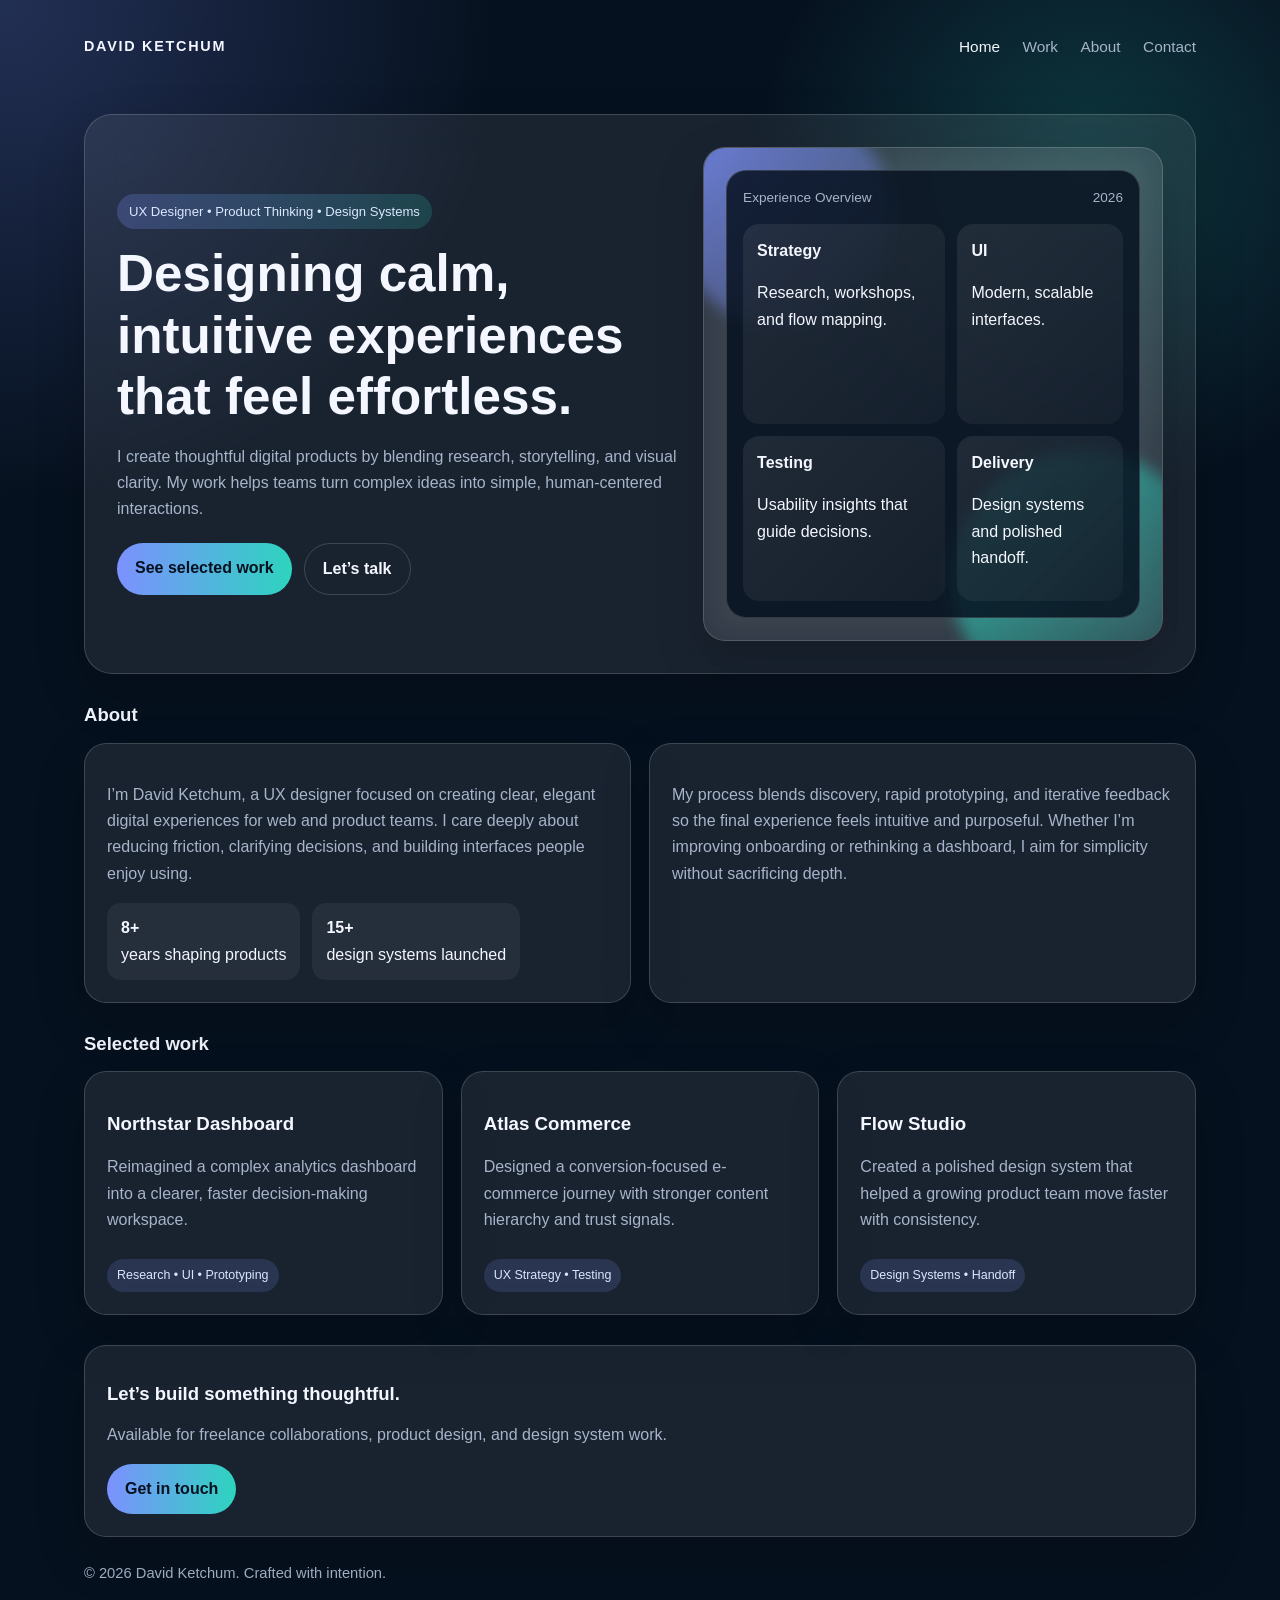
==== index.html @ 9247f63f "first commit" ====
<!DOCTYPE html>
<html lang="en">
  <head>
    <meta charset="UTF-8" />
    <meta name="viewport" content="width=device-width, initial-scale=1.0" />
    <meta name="description" content="David Ketchum is a UX designer creating thoughtful digital experiences." />
    <title>David Ketchum | UX Designer</title>
    <link rel="stylesheet" href="styles.css" />
  </head>
  <body>
    <div class="wrapper">
      <header class="site-header">
        <a class="brand" href="index.html">David Ketchum</a>
        <nav class="site-nav">
          <a class="active" href="index.html">Home</a>
          <a href="work.html">Work</a>
          <a href="about.html">About</a>
          <a href="contact.html">Contact</a>
        </nav>
      </header>

      <main>
        <section class="hero">
          <div>
            <div class="eyebrow">UX Designer • Product Thinking • Design Systems</div>
            <h1>Designing calm, intuitive experiences that feel effortless.</h1>
            <p class="lead">
              I create thoughtful digital products by blending research, storytelling, and visual clarity.
              My work helps teams turn complex ideas into simple, human-centered interactions.
            </p>
            <div class="cta-row">
              <a class="btn btn-primary" href="work.html">See selected work</a>
              <a class="btn btn-secondary" href="contact.html">Let’s talk</a>
            </div>
          </div>

          <div class="hero-visual panel">
            <div class="mockup">
              <div class="mockup-top">
                <span>Experience Overview</span>
                <span>2026</span>
              </div>
              <div class="mockup-grid">
                <div class="mockup-panel large">
                  <strong>Strategy</strong>
                  <p>Research, workshops, and flow mapping.</p>
                </div>
                <div class="mockup-panel">
                  <strong>UI</strong>
                  <p>Modern, scalable interfaces.</p>
                </div>
                <div class="mockup-panel">
                  <strong>Testing</strong>
                  <p>Usability insights that guide decisions.</p>
                </div>
                <div class="mockup-panel">
                  <strong>Delivery</strong>
                  <p>Design systems and polished handoff.</p>
                </div>
              </div>
            </div>
          </div>
        </section>

        <section>
          <h2 class="section-title">About</h2>
          <div class="about-grid">
            <div class="card">
              <p>
                I’m David Ketchum, a UX designer focused on creating clear, elegant digital experiences for web and product teams.
                I care deeply about reducing friction, clarifying decisions, and building interfaces people enjoy using.
              </p>
              <div class="stats">
                <div class="stat"><strong>8+</strong><br />years shaping products</div>
                <div class="stat"><strong>15+</strong><br />design systems launched</div>
              </div>
            </div>
            <div class="card">
              <p>
                My process blends discovery, rapid prototyping, and iterative feedback so the final experience feels intuitive and purposeful.
                Whether I’m improving onboarding or rethinking a dashboard, I aim for simplicity without sacrificing depth.
              </p>
            </div>
          </div>
        </section>

        <section>
          <h2 class="section-title">Selected work</h2>
          <div class="project-grid">
            <article class="project-card">
              <h3>Northstar Dashboard</h3>
              <p>Reimagined a complex analytics dashboard into a clearer, faster decision-making workspace.</p>
              <span class="pill">Research • UI • Prototyping</span>
            </article>
            <article class="project-card">
              <h3>Atlas Commerce</h3>
              <p>Designed a conversion-focused e-commerce journey with stronger content hierarchy and trust signals.</p>
              <span class="pill">UX Strategy • Testing</span>
            </article>
            <article class="project-card">
              <h3>Flow Studio</h3>
              <p>Created a polished design system that helped a growing product team move faster with consistency.</p>
              <span class="pill">Design Systems • Handoff</span>
            </article>
          </div>
        </section>

        <section>
          <div class="contact-card">
            <h2 class="section-title">Let’s build something thoughtful.</h2>
            <p>Available for freelance collaborations, product design, and design system work.</p>
            <a class="btn btn-primary" href="contact.html">Get in touch</a>
          </div>
        </section>
      </main>

      <footer class="site-footer">
        © 2026 David Ketchum. Crafted with intention.
      </footer>
    </div>
  </body>
</html>
---- styles.css ----
:root {
  --bg: #06111f;
  --surface: rgba(255, 255, 255, 0.08);
  --surface-strong: rgba(255, 255, 255, 0.14);
  --text: #f4f7ff;
  --muted: #a7b4c9;
  --accent: #7c91ff;
  --accent-2: #2dd4bf;
  --border: rgba(255, 255, 255, 0.16);
}

* { box-sizing: border-box; }
body {
  margin: 0;
  font-family: Inter, "Segoe UI", Roboto, Arial, sans-serif;
  color: var(--text);
  background:
    radial-gradient(circle at top left, rgba(124, 145, 255, 0.24), transparent 24%),
    radial-gradient(circle at 85% 10%, rgba(45, 212, 191, 0.2), transparent 18%),
    var(--bg);
  line-height: 1.65;
}

a { color: inherit; text-decoration: none; }
img { max-width: 100%; display: block; }

.wrapper {
  max-width: 1160px;
  margin: 0 auto;
  padding: 24px 24px 60px;
}

.site-header {
  display: flex;
  justify-content: space-between;
  align-items: center;
  padding: 10px 0 24px;
}

.brand {
  font-weight: 700;
  letter-spacing: 0.12em;
  text-transform: uppercase;
  font-size: 0.9rem;
}

.site-nav a {
  margin-left: 18px;
  color: var(--muted);
  font-size: 0.96rem;
}

.site-nav a:hover,
.site-nav a.active {
  color: var(--text);
}

.hero,
.panel,
.card,
.project-card,
.contact-card {
  background: var(--surface);
  border: 1px solid var(--border);
  backdrop-filter: blur(18px);
  -webkit-backdrop-filter: blur(18px);
  box-shadow: 0 20px 50px rgba(0, 0, 0, 0.2);
}

.hero {
  display: grid;
  grid-template-columns: 1.1fr 0.9fr;
  gap: 24px;
  padding: 32px;
  border-radius: 28px;
  align-items: center;
}

.eyebrow {
  display: inline-block;
  margin-bottom: 14px;
  padding: 7px 12px;
  border-radius: 999px;
  background: linear-gradient(90deg, rgba(124, 145, 255, 0.24), rgba(45, 212, 191, 0.18));
  color: #dce7ff;
  font-size: 0.82rem;
}

h1, h2, h3 { line-height: 1.2; }

h1 { font-size: clamp(2.2rem, 4vw, 3.4rem); margin: 0 0 12px; }

.lead,
.section-intro,
.card p,
.project-card p,
.contact-card p {
  color: var(--muted);
}

.cta-row {
  display: flex;
  gap: 12px;
  flex-wrap: wrap;
  margin-top: 20px;
}

.btn {
  display: inline-block;
  padding: 12px 18px;
  border-radius: 999px;
  font-weight: 600;
}

.btn-primary {
  background: linear-gradient(90deg, var(--accent), var(--accent-2));
  color: #06111f;
}

.btn-secondary {
  border: 1px solid var(--border);
  color: var(--text);
}

.hero-visual {
  position: relative;
  min-height: 320px;
  padding: 18px;
  border-radius: 24px;
  overflow: hidden;
}

.hero-visual::before,
.hero-visual::after {
  content: "";
  position: absolute;
  border-radius: 50%;
  filter: blur(8px);
}

.hero-visual::before {
  width: 220px;
  height: 220px;
  background: linear-gradient(135deg, rgba(124, 145, 255, 0.9), transparent);
  top: -40px;
  left: -30px;
}

.hero-visual::after {
  width: 260px;
  height: 260px;
  background: linear-gradient(135deg, rgba(45, 212, 191, 0.8), transparent);
  right: -50px;
  bottom: -70px;
}

.mockup {
  position: relative;
  z-index: 1;
  border-radius: 20px;
  background: rgba(7, 17, 31, 0.84);
  border: 1px solid rgba(255, 255, 255, 0.15);
  padding: 16px;
  height: 100%;
}

.mockup-top {
  display: flex;
  justify-content: space-between;
  color: var(--muted);
  font-size: 0.85rem;
  margin-bottom: 14px;
}

.mockup-grid {
  display: grid;
  grid-template-columns: 1.1fr 0.9fr;
  gap: 12px;
}

.mockup-panel {
  padding: 14px;
  border-radius: 16px;
  background: linear-gradient(135deg, rgba(255,255,255,0.08), rgba(255,255,255,0.03));
  min-height: 110px;
}

.mockup-panel.large { min-height: 200px; }

section { margin-top: 30px; }

.section-title { margin-bottom: 16px; font-size: 1.16rem; }

.content-grid,
.project-grid,
.about-grid,
.contact-grid {
  display: grid;
  gap: 18px;
}

.content-grid,
.about-grid {
  grid-template-columns: repeat(2, minmax(0, 1fr));
}

.project-grid { grid-template-columns: repeat(3, minmax(0, 1fr)); }

.card,
.project-card,
.contact-card,
.panel {
  padding: 22px;
  border-radius: 22px;
}

.stats {
  display: flex;
  flex-wrap: wrap;
  gap: 12px;
  margin-top: 16px;
}

.stat {
  padding: 12px 14px;
  border-radius: 14px;
  background: rgba(255, 255, 255, 0.05);
}

.pill {
  display: inline-block;
  margin-top: 10px;
  padding: 6px 10px;
  border-radius: 999px;
  background: rgba(124, 145, 255, 0.16);
  color: #dce7ff;
  font-size: 0.78rem;
}

.skill-list {
  padding-left: 18px;
  color: var(--muted);
}

.contact-grid {
  grid-template-columns: 1fr 0.9fr;
}

form {
  display: grid;
  gap: 12px;
}

label { font-size: 0.95rem; }

input,
textarea {
  width: 100%;
  padding: 12px 14px;
  border: 1px solid var(--border);
  border-radius: 12px;
  background: rgba(255, 255, 255, 0.06);
  color: var(--text);
}

textarea { min-height: 120px; resize: vertical; }

.site-footer {
  padding-top: 24px;
  color: var(--muted);
  font-size: 0.92rem;
}

@media (max-width: 900px) {
  .hero,
  .content-grid,
  .about-grid,
  .project-grid,
  .contact-grid {
    grid-template-columns: 1fr;
  }
}

@media (max-width: 640px) {
  .wrapper { padding: 16px 16px 48px; }
  .site-header {
    flex-direction: column;
    align-items: flex-start;
    gap: 10px;
  }
  .site-nav a { margin-left: 0; margin-right: 14px; }
  .hero { padding: 22px; }
}
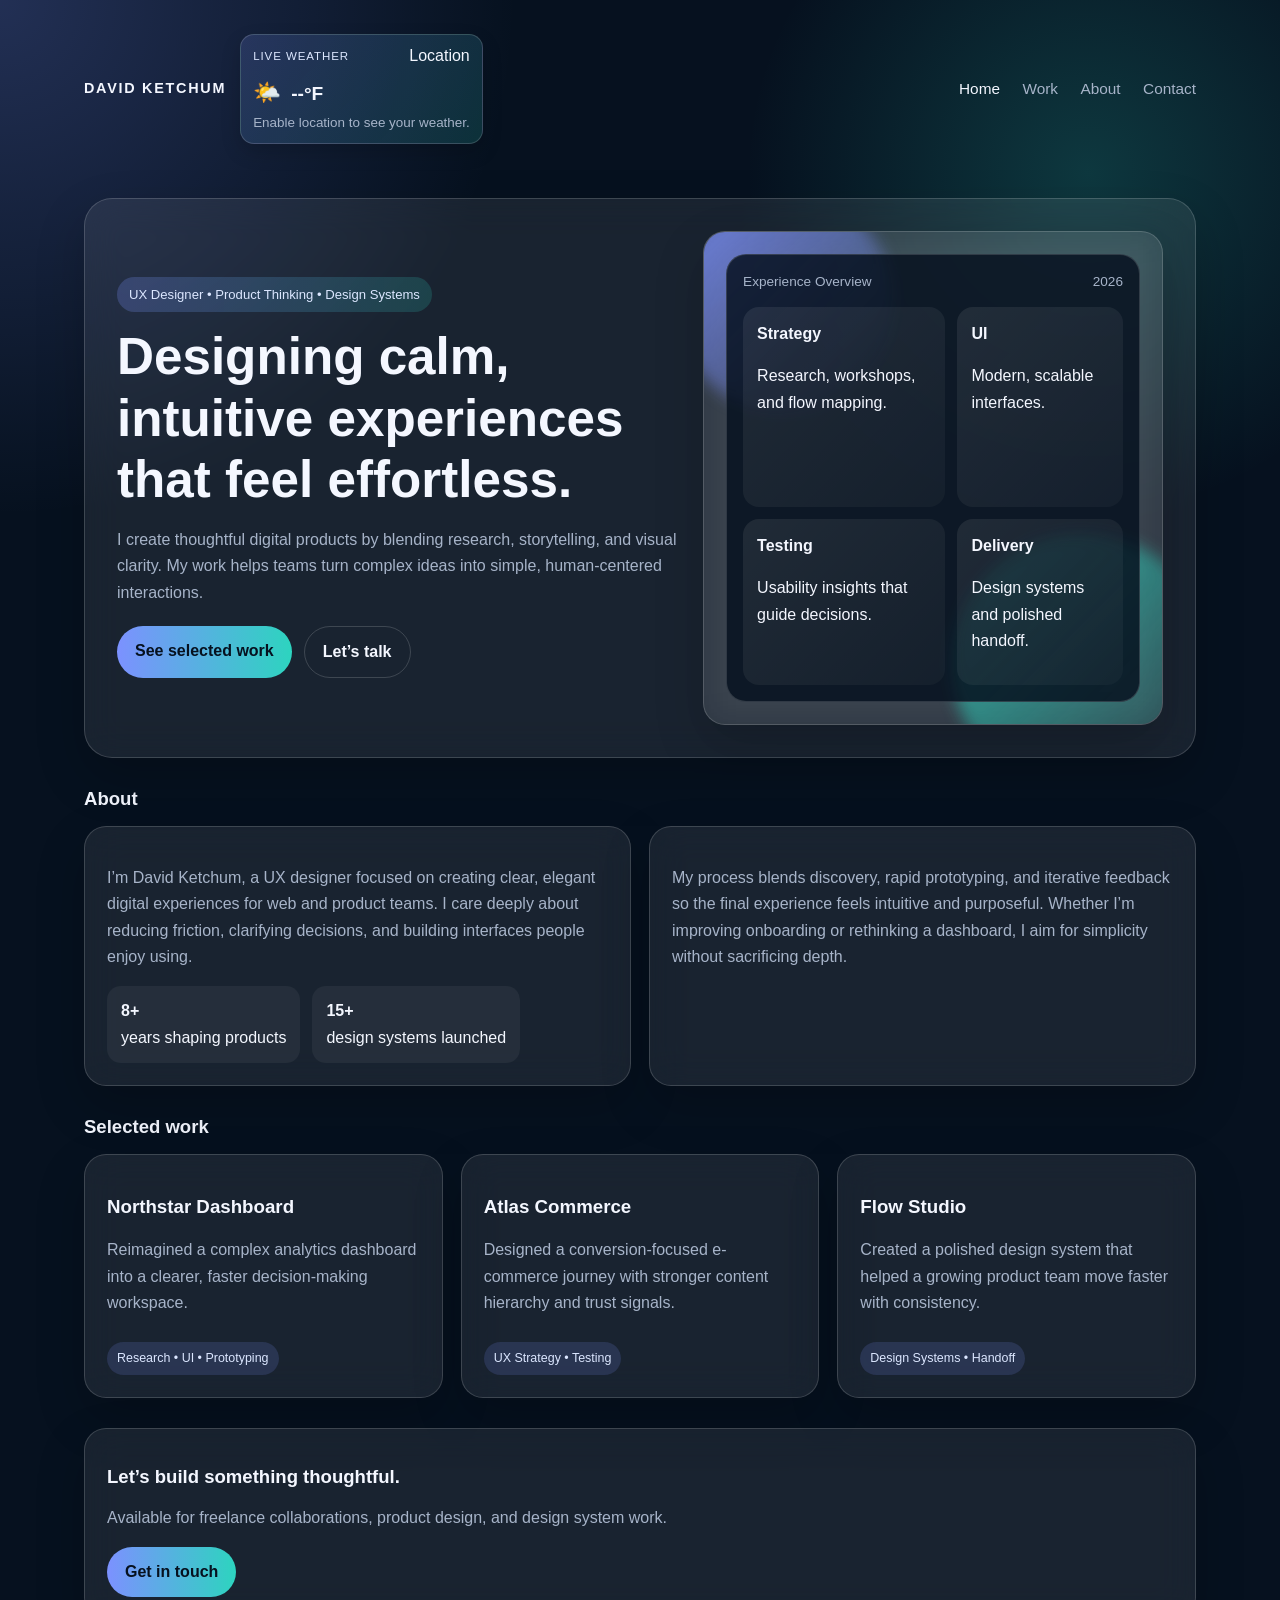
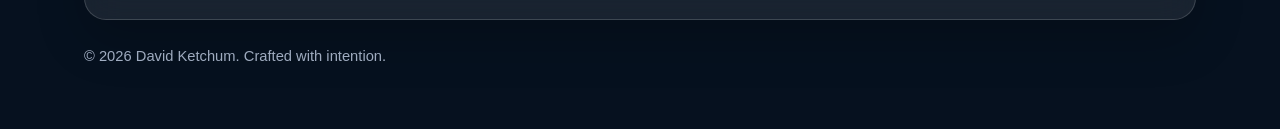
==== commit 627797ed: "Add weather widget to header with dynamic location and temperature display" ====
--- a/index.html
+++ b/index.html
@@ -6,11 +6,97 @@
     <meta name="description" content="David Ketchum is a UX designer creating thoughtful digital experiences." />
     <title>David Ketchum | UX Designer</title>
     <link rel="stylesheet" href="styles.css" />
+    <style>
+      .site-header {
+        align-items: center;
+        gap: 16px;
+      }
+
+      .site-header-left {
+        display: flex;
+        align-items: center;
+        gap: 14px;
+        flex-wrap: wrap;
+      }
+
+      .weather-card {
+        padding: 8px 12px;
+        border-radius: 14px;
+        background: linear-gradient(135deg, rgba(124, 145, 255, 0.18), rgba(45, 212, 191, 0.16));
+        border: 1px solid rgba(255, 255, 255, 0.16);
+        box-shadow: 0 8px 20px rgba(0, 0, 0, 0.16);
+        min-width: 200px;
+      }
+
+      .weather-top {
+        display: flex;
+        justify-content: space-between;
+        align-items: center;
+        margin-bottom: 6px;
+        gap: 8px;
+      }
+
+      .weather-label {
+        font-size: 0.72rem;
+        letter-spacing: 0.08em;
+        text-transform: uppercase;
+        color: #dce7ff;
+      }
+
+      .weather-main {
+        display: flex;
+        align-items: center;
+        gap: 10px;
+      }
+
+      .weather-icon {
+        font-size: 1.4rem;
+      }
+
+      .weather-temp {
+        font-size: 1.2rem;
+        font-weight: 700;
+      }
+
+      .weather-meta {
+        color: var(--muted, #a7b4c9);
+        font-size: 0.84rem;
+      }
+
+      @media (max-width: 640px) {
+        .site-header {
+          align-items: flex-start;
+        }
+
+        .site-header-left {
+          width: 100%;
+          justify-content: space-between;
+        }
+
+        .weather-card {
+          min-width: 0;
+          width: 100%;
+        }
+      }
+    </style>
   </head>
   <body>
     <div class="wrapper">
       <header class="site-header">
-        <a class="brand" href="index.html">David Ketchum</a>
+        <div class="site-header-left">
+          <a class="brand" href="index.html">David Ketchum</a>
+          <div class="weather-card" id="weather-card">
+            <div class="weather-top">
+              <span class="weather-label">Live weather</span>
+              <span id="weather-location">Locating…</span>
+            </div>
+            <div class="weather-main">
+              <div class="weather-icon" id="weather-icon">🌤️</div>
+              <div class="weather-temp" id="weather-temp">--°F</div>
+            </div>
+            <div class="weather-meta" id="weather-condition">Checking your location…</div>
+          </div>
+        </div>
         <nav class="site-nav">
           <a class="active" href="index.html">Home</a>
           <a href="work.html">Work</a>
@@ -118,5 +204,77 @@
         © 2026 David Ketchum. Crafted with intention.
       </footer>
     </div>
+
+    <script>
+      const weatherCard = document.getElementById('weather-card');
+      const weatherLocation = document.getElementById('weather-location');
+      const weatherIcon = document.getElementById('weather-icon');
+      const weatherTemp = document.getElementById('weather-temp');
+      const weatherCondition = document.getElementById('weather-condition');
+
+      function getWeatherEmoji(code) {
+        if (code === 0) return '☀️';
+        if (code <= 3) return '⛅';
+        if (code <= 48) return '🌫️';
+        if (code <= 57) return '🌧️';
+        if (code <= 67) return '🌨️';
+        if (code <= 77) return '🌨️';
+        if (code <= 86) return '🌤️';
+        return '🌦️';
+      }
+
+      function getWeatherCondition(code) {
+        if (code === 0) return 'Clear sky';
+        if (code <= 3) return 'Mostly clear';
+        if (code <= 48) return 'Foggy';
+        if (code <= 57) return 'Rain';
+        if (code <= 67) return 'Snow';
+        if (code <= 77) return 'Snow grains';
+        if (code <= 86) return 'Thunderstorms';
+        return 'Mixed conditions';
+      }
+
+      function updateWeather(latitude, longitude) {
+        const url = `https://api.open-meteo.com/v1/forecast?latitude=${latitude}&longitude=${longitude}&current=temperature_2m,weather_code&temperature_unit=fahrenheit&timezone=auto`;
+
+        fetch(url)
+          .then((response) => response.json())
+          .then((data) => {
+            const temp = Math.round(data.current.temperature_2m);
+            const code = data.current.weather_code;
+            const locationName = data.timezone ? data.timezone.split('/').pop().replace(/_/g, ' ') : 'your area';
+
+            weatherLocation.textContent = locationName;
+            weatherIcon.textContent = getWeatherEmoji(code);
+            weatherTemp.textContent = `${temp}°F`;
+            weatherCondition.textContent = getWeatherCondition(code);
+          })
+          .catch(() => {
+            weatherLocation.textContent = 'Unavailable';
+            weatherIcon.textContent = '🌤️';
+            weatherTemp.textContent = '--°F';
+            weatherCondition.textContent = 'Weather data unavailable';
+          });
+      }
+
+      if (navigator.geolocation) {
+        navigator.geolocation.getCurrentPosition(
+          (position) => {
+            updateWeather(position.coords.latitude, position.coords.longitude);
+          },
+          () => {
+            weatherLocation.textContent = 'Location';
+            weatherIcon.textContent = '🌤️';
+            weatherTemp.textContent = '--°F';
+            weatherCondition.textContent = 'Enable location to see your weather.';
+          }
+        );
+      } else {
+        weatherLocation.textContent = 'Location';
+        weatherIcon.textContent = '🌤️';
+        weatherTemp.textContent = '--°F';
+        weatherCondition.textContent = 'Enable location to see your weather.';
+      }
+    </script>
   </body>
 </html>
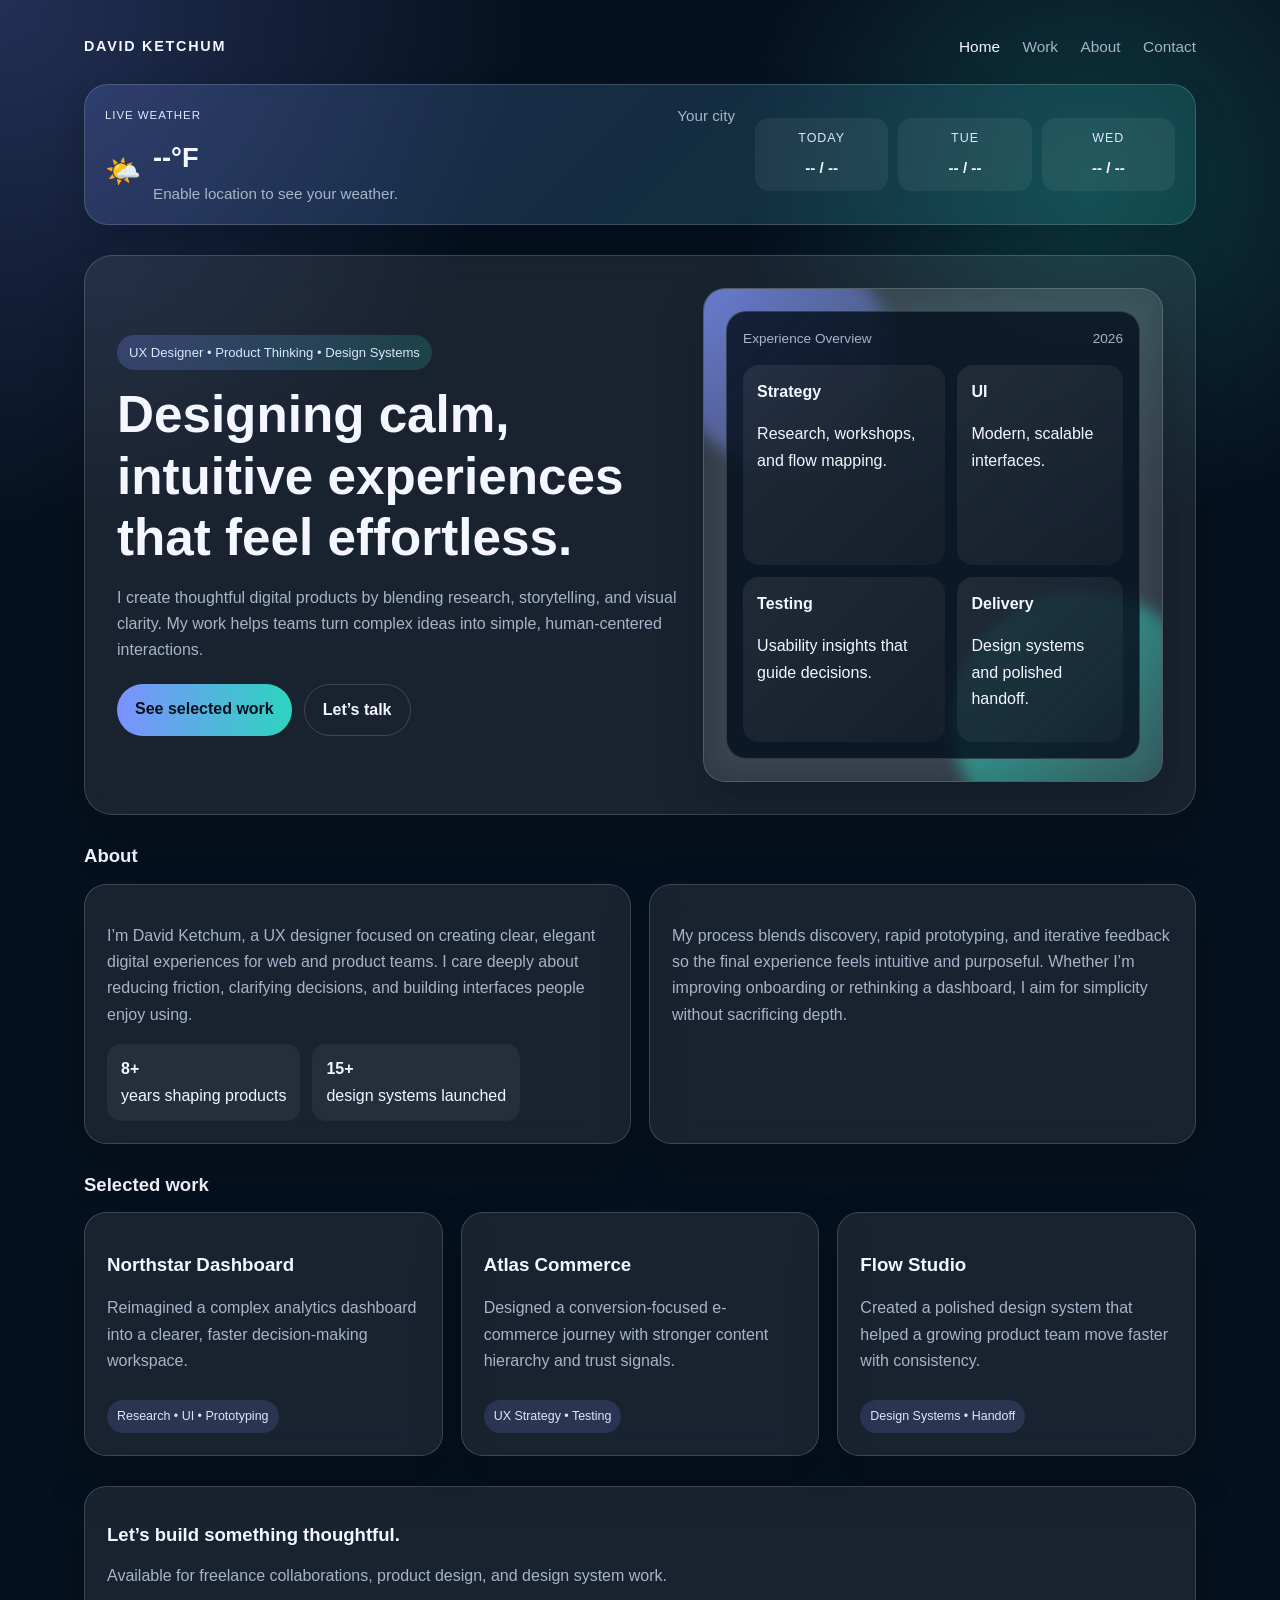
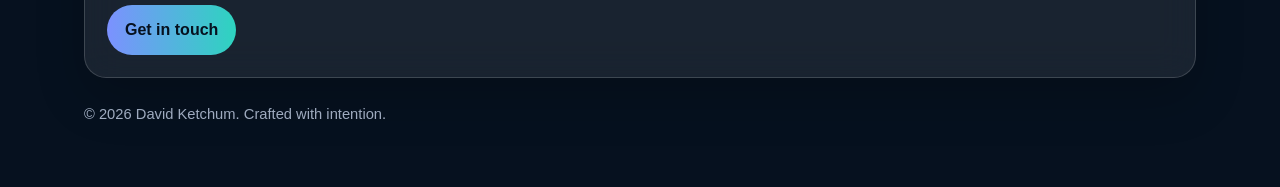
==== commit 95327320: "Refactor weather section with updated styles and structure for improved layout and responsiveness" ====
--- a/index.html
+++ b/index.html
@@ -12,28 +12,29 @@
         gap: 16px;
       }
 
-      .site-header-left {
-        display: flex;
-        align-items: center;
-        gap: 14px;
-        flex-wrap: wrap;
-      }
-
-      .weather-card {
-        padding: 8px 12px;
-        border-radius: 14px;
-        background: linear-gradient(135deg, rgba(124, 145, 255, 0.18), rgba(45, 212, 191, 0.16));
-        border: 1px solid rgba(255, 255, 255, 0.16);
-        box-shadow: 0 8px 20px rgba(0, 0, 0, 0.16);
-        min-width: 200px;
-      }
-
-      .weather-top {
+      .weather-banner {
         display: flex;
         justify-content: space-between;
         align-items: center;
-        margin-bottom: 6px;
-        gap: 8px;
+        gap: 20px;
+        margin: 0 0 28px;
+        padding: 18px 20px;
+        border-radius: 24px;
+        background: linear-gradient(135deg, rgba(124, 145, 255, 0.2), rgba(45, 212, 191, 0.16));
+        border: 1px solid rgba(255, 255, 255, 0.16);
+        box-shadow: 0 12px 30px rgba(0, 0, 0, 0.16);
+      }
+
+      .weather-current {
+        flex: 1;
+      }
+
+      .weather-current-top {
+        display: flex;
+        justify-content: space-between;
+        align-items: center;
+        gap: 12px;
+        margin-bottom: 8px;
       }
 
       .weather-label {
@@ -43,24 +44,68 @@
         color: #dce7ff;
       }
 
+      .weather-city {
+        font-size: 0.95rem;
+        color: var(--muted, #a7b4c9);
+      }
+
       .weather-main {
         display: flex;
         align-items: center;
-        gap: 10px;
+        gap: 12px;
       }
 
       .weather-icon {
-        font-size: 1.4rem;
+        font-size: 1.8rem;
       }
 
       .weather-temp {
-        font-size: 1.2rem;
+        font-size: 1.7rem;
         font-weight: 700;
       }
 
       .weather-meta {
         color: var(--muted, #a7b4c9);
-        font-size: 0.84rem;
+        font-size: 0.95rem;
+      }
+
+      .weather-forecast {
+        display: grid;
+        grid-template-columns: repeat(3, minmax(0, 1fr));
+        gap: 10px;
+        min-width: min(420px, 100%);
+      }
+
+      .forecast-day {
+        padding: 10px 12px;
+        border-radius: 14px;
+        background: rgba(255, 255, 255, 0.06);
+        text-align: center;
+      }
+
+      .forecast-day span {
+        display: block;
+        font-size: 0.78rem;
+        text-transform: uppercase;
+        letter-spacing: 0.08em;
+        color: #dce7ff;
+        margin-bottom: 6px;
+      }
+
+      .forecast-day strong {
+        font-size: 0.95rem;
+      }
+
+      @media (max-width: 900px) {
+        .weather-banner {
+          flex-direction: column;
+          align-items: flex-start;
+        }
+
+        .weather-forecast {
+          width: 100%;
+          min-width: 0;
+        }
       }
 
       @media (max-width: 640px) {
@@ -68,14 +113,12 @@
           align-items: flex-start;
         }
 
-        .site-header-left {
-          width: 100%;
-          justify-content: space-between;
-        }
-
-        .weather-card {
-          min-width: 0;
-          width: 100%;
+        .weather-banner {
+          padding: 16px;
+        }
+
+        .weather-forecast {
+          grid-template-columns: 1fr;
         }
       }
     </style>
@@ -83,20 +126,7 @@
   <body>
     <div class="wrapper">
       <header class="site-header">
-        <div class="site-header-left">
-          <a class="brand" href="index.html">David Ketchum</a>
-          <div class="weather-card" id="weather-card">
-            <div class="weather-top">
-              <span class="weather-label">Live weather</span>
-              <span id="weather-location">Locating…</span>
-            </div>
-            <div class="weather-main">
-              <div class="weather-icon" id="weather-icon">🌤️</div>
-              <div class="weather-temp" id="weather-temp">--°F</div>
-            </div>
-            <div class="weather-meta" id="weather-condition">Checking your location…</div>
-          </div>
-        </div>
+        <a class="brand" href="index.html">David Ketchum</a>
         <nav class="site-nav">
           <a class="active" href="index.html">Home</a>
           <a href="work.html">Work</a>
@@ -104,6 +134,27 @@
           <a href="contact.html">Contact</a>
         </nav>
       </header>
+
+      <section class="weather-banner" id="weather-banner">
+        <div class="weather-current">
+          <div class="weather-current-top">
+            <span class="weather-label">Live weather</span>
+            <span class="weather-city" id="weather-city">Finding your city…</span>
+          </div>
+          <div class="weather-main">
+            <div class="weather-icon" id="weather-icon">🌤️</div>
+            <div>
+              <div class="weather-temp" id="weather-temp">--°F</div>
+              <div class="weather-meta" id="weather-condition">Checking your location…</div>
+            </div>
+          </div>
+        </div>
+        <div class="weather-forecast" id="weather-forecast">
+          <div class="forecast-day"><span>Today</span><strong>-- / --</strong></div>
+          <div class="forecast-day"><span>Tue</span><strong>-- / --</strong></div>
+          <div class="forecast-day"><span>Wed</span><strong>-- / --</strong></div>
+        </div>
+      </section>
 
       <main>
         <section class="hero">
@@ -206,11 +257,11 @@
     </div>
 
     <script>
-      const weatherCard = document.getElementById('weather-card');
-      const weatherLocation = document.getElementById('weather-location');
+      const weatherCity = document.getElementById('weather-city');
       const weatherIcon = document.getElementById('weather-icon');
       const weatherTemp = document.getElementById('weather-temp');
       const weatherCondition = document.getElementById('weather-condition');
+      const weatherForecast = document.getElementById('weather-forecast');
 
       function getWeatherEmoji(code) {
         if (code === 0) return '☀️';
@@ -234,27 +285,52 @@
         return 'Mixed conditions';
       }
 
+      function formatDay(dateString) {
+        return new Date(dateString).toLocaleDateString('en-US', { weekday: 'short' });
+      }
+
+      function renderForecast(days) {
+        const items = days.map((day, index) => {
+          const label = index === 0 ? 'Today' : formatDay(day.time);
+          const high = Math.round(day.temperature_2m_max);
+          const low = Math.round(day.temperature_2m_min);
+          return `<div class="forecast-day"><span>${label}</span><strong>${high}° / ${low}°</strong></div>`;
+        });
+
+        weatherForecast.innerHTML = items.join('');
+      }
+
       function updateWeather(latitude, longitude) {
-        const url = `https://api.open-meteo.com/v1/forecast?latitude=${latitude}&longitude=${longitude}&current=temperature_2m,weather_code&temperature_unit=fahrenheit&timezone=auto`;
+        const url = `https://api.open-meteo.com/v1/forecast?latitude=${latitude}&longitude=${longitude}&current=temperature_2m,weather_code&daily=weather_code,temperature_2m_max,temperature_2m_min&temperature_unit=fahrenheit&timezone=auto&forecast_days=3`;
 
         fetch(url)
           .then((response) => response.json())
           .then((data) => {
             const temp = Math.round(data.current.temperature_2m);
             const code = data.current.weather_code;
-            const locationName = data.timezone ? data.timezone.split('/').pop().replace(/_/g, ' ') : 'your area';
-
-            weatherLocation.textContent = locationName;
+            const cityName = data.timezone ? data.timezone.split('/').pop().replace(/_/g, ' ') : 'your area';
+
+            weatherCity.textContent = cityName;
             weatherIcon.textContent = getWeatherEmoji(code);
             weatherTemp.textContent = `${temp}°F`;
             weatherCondition.textContent = getWeatherCondition(code);
+            renderForecast(data.daily || []);
           })
           .catch(() => {
-            weatherLocation.textContent = 'Unavailable';
+            weatherCity.textContent = 'Your city';
             weatherIcon.textContent = '🌤️';
             weatherTemp.textContent = '--°F';
             weatherCondition.textContent = 'Weather data unavailable';
+            renderForecast([]);
           });
+      }
+
+      function fallbackWeather() {
+        weatherCity.textContent = 'Your city';
+        weatherIcon.textContent = '🌤️';
+        weatherTemp.textContent = '--°F';
+        weatherCondition.textContent = 'Enable location to see your weather.';
+        weatherForecast.innerHTML = '<div class="forecast-day"><span>Today</span><strong>-- / --</strong></div><div class="forecast-day"><span>Tue</span><strong>-- / --</strong></div><div class="forecast-day"><span>Wed</span><strong>-- / --</strong></div>';
       }
 
       if (navigator.geolocation) {
@@ -263,17 +339,11 @@
             updateWeather(position.coords.latitude, position.coords.longitude);
           },
           () => {
-            weatherLocation.textContent = 'Location';
-            weatherIcon.textContent = '🌤️';
-            weatherTemp.textContent = '--°F';
-            weatherCondition.textContent = 'Enable location to see your weather.';
+            fallbackWeather();
           }
         );
       } else {
-        weatherLocation.textContent = 'Location';
-        weatherIcon.textContent = '🌤️';
-        weatherTemp.textContent = '--°F';
-        weatherCondition.textContent = 'Enable location to see your weather.';
+        fallbackWeather();
       }
     </script>
   </body>
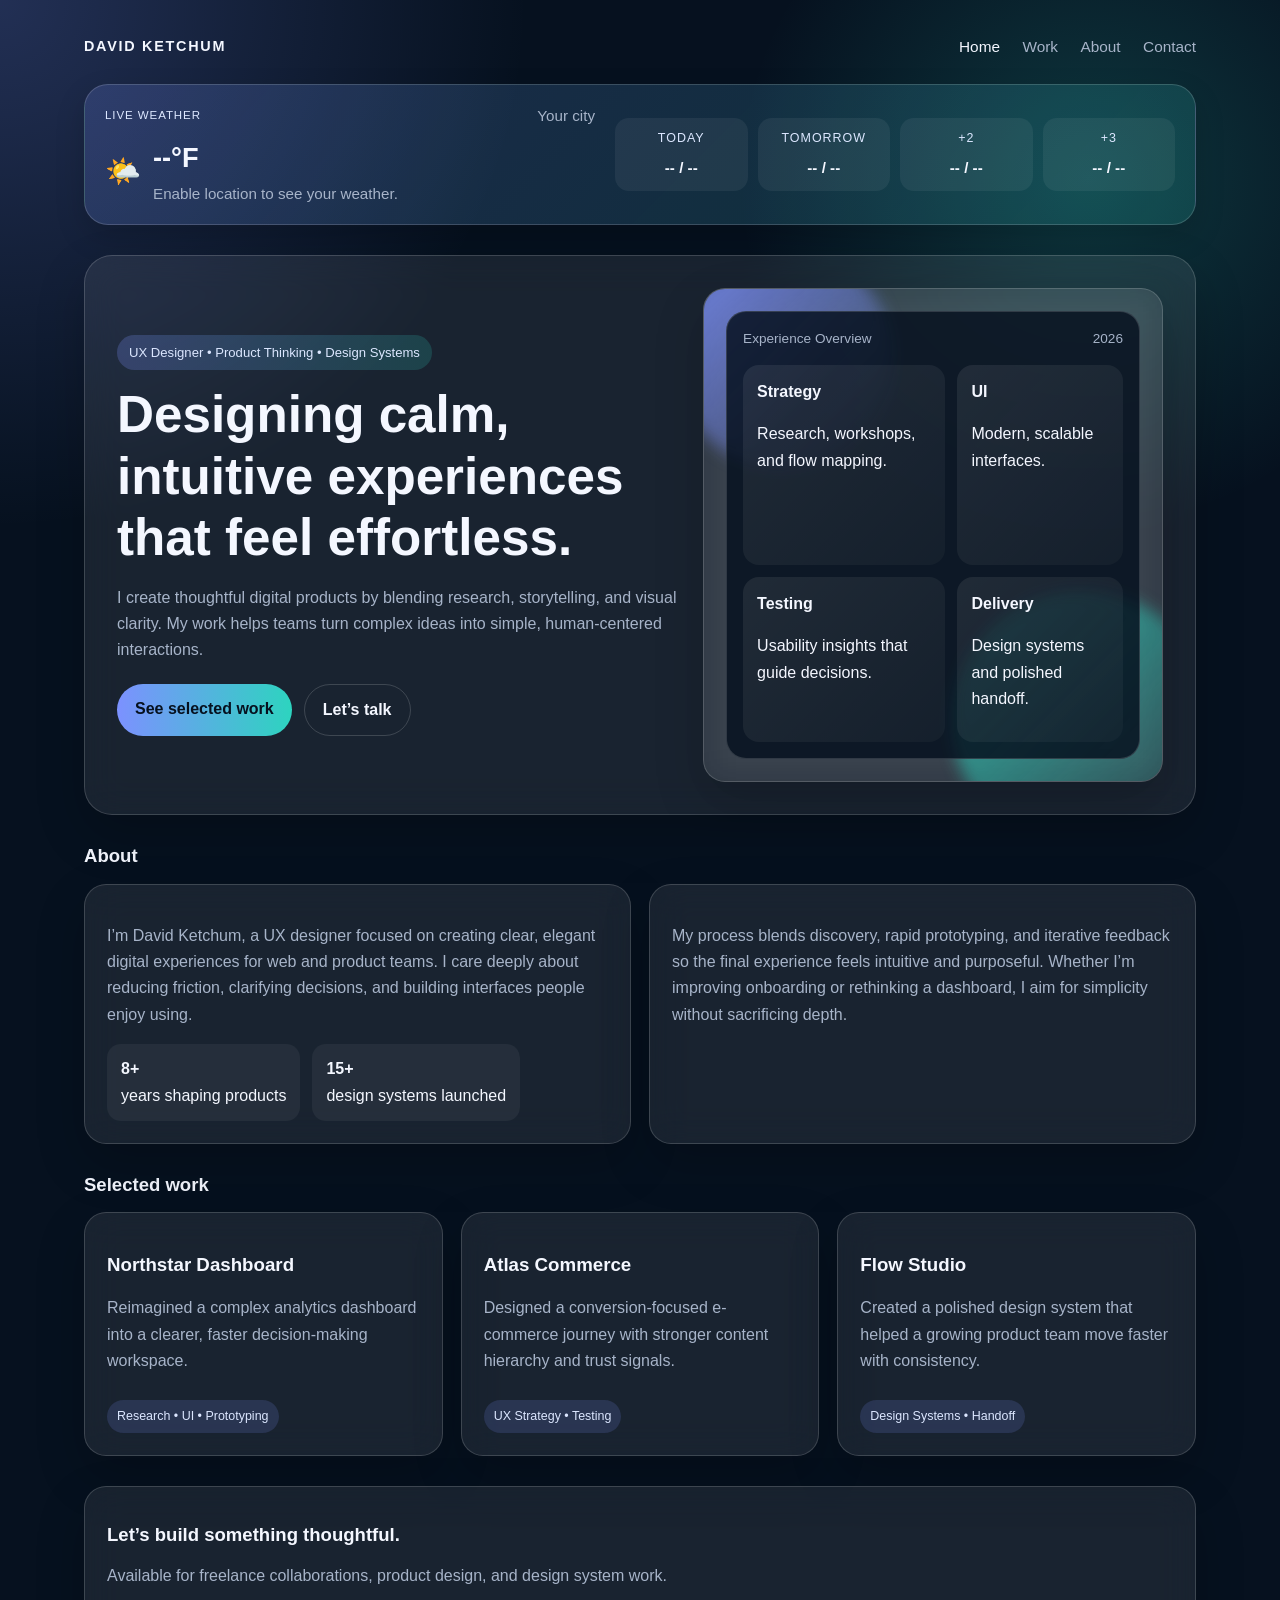
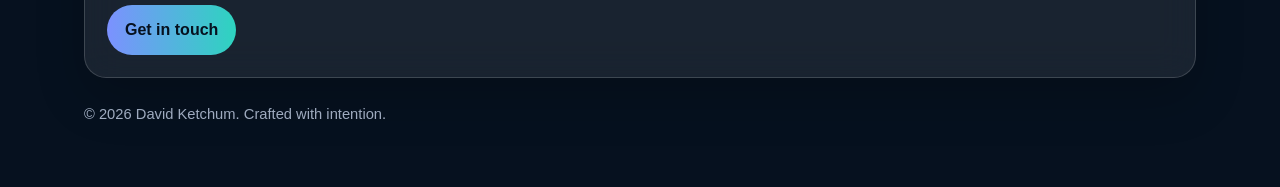
==== commit 49ea8398: "Update weather forecast layout to display 4 days and improve date formatting" ====
--- a/index.html
+++ b/index.html
@@ -71,9 +71,9 @@
 
       .weather-forecast {
         display: grid;
-        grid-template-columns: repeat(3, minmax(0, 1fr));
+        grid-template-columns: repeat(4, minmax(0, 1fr));
         gap: 10px;
-        min-width: min(420px, 100%);
+        min-width: min(560px, 100%);
       }
 
       .forecast-day {
@@ -118,7 +118,7 @@
         }
 
         .weather-forecast {
-          grid-template-columns: 1fr;
+          grid-template-columns: 1fr 1fr;
         }
       }
     </style>
@@ -151,8 +151,9 @@
         </div>
         <div class="weather-forecast" id="weather-forecast">
           <div class="forecast-day"><span>Today</span><strong>-- / --</strong></div>
-          <div class="forecast-day"><span>Tue</span><strong>-- / --</strong></div>
-          <div class="forecast-day"><span>Wed</span><strong>-- / --</strong></div>
+          <div class="forecast-day"><span>+1</span><strong>-- / --</strong></div>
+          <div class="forecast-day"><span>+2</span><strong>-- / --</strong></div>
+          <div class="forecast-day"><span>+3</span><strong>-- / --</strong></div>
         </div>
       </section>
 
@@ -285,13 +286,16 @@
         return 'Mixed conditions';
       }
 
-      function formatDay(dateString) {
-        return new Date(dateString).toLocaleDateString('en-US', { weekday: 'short' });
+      function formatDateLabel(dateString, index) {
+        const date = new Date(dateString);
+        if (index === 0) return 'Today';
+        if (index === 1) return 'Tomorrow';
+        return date.toLocaleDateString('en-US', { weekday: 'short', month: 'short', day: 'numeric' });
       }
 
       function renderForecast(days) {
         const items = days.map((day, index) => {
-          const label = index === 0 ? 'Today' : formatDay(day.time);
+          const label = formatDateLabel(day.time, index);
           const high = Math.round(day.temperature_2m_max);
           const low = Math.round(day.temperature_2m_min);
           return `<div class="forecast-day"><span>${label}</span><strong>${high}° / ${low}°</strong></div>`;
@@ -301,7 +305,7 @@
       }
 
       function updateWeather(latitude, longitude) {
-        const url = `https://api.open-meteo.com/v1/forecast?latitude=${latitude}&longitude=${longitude}&current=temperature_2m,weather_code&daily=weather_code,temperature_2m_max,temperature_2m_min&temperature_unit=fahrenheit&timezone=auto&forecast_days=3`;
+        const url = `https://api.open-meteo.com/v1/forecast?latitude=${latitude}&longitude=${longitude}&current=temperature_2m,weather_code&daily=weather_code,temperature_2m_max,temperature_2m_min&temperature_unit=fahrenheit&timezone=auto&forecast_days=4`;
 
         fetch(url)
           .then((response) => response.json())
@@ -330,7 +334,7 @@
         weatherIcon.textContent = '🌤️';
         weatherTemp.textContent = '--°F';
         weatherCondition.textContent = 'Enable location to see your weather.';
-        weatherForecast.innerHTML = '<div class="forecast-day"><span>Today</span><strong>-- / --</strong></div><div class="forecast-day"><span>Tue</span><strong>-- / --</strong></div><div class="forecast-day"><span>Wed</span><strong>-- / --</strong></div>';
+        weatherForecast.innerHTML = '<div class="forecast-day"><span>Today</span><strong>-- / --</strong></div><div class="forecast-day"><span>Tomorrow</span><strong>-- / --</strong></div><div class="forecast-day"><span>+2</span><strong>-- / --</strong></div><div class="forecast-day"><span>+3</span><strong>-- / --</strong></div>';
       }
 
       if (navigator.geolocation) {
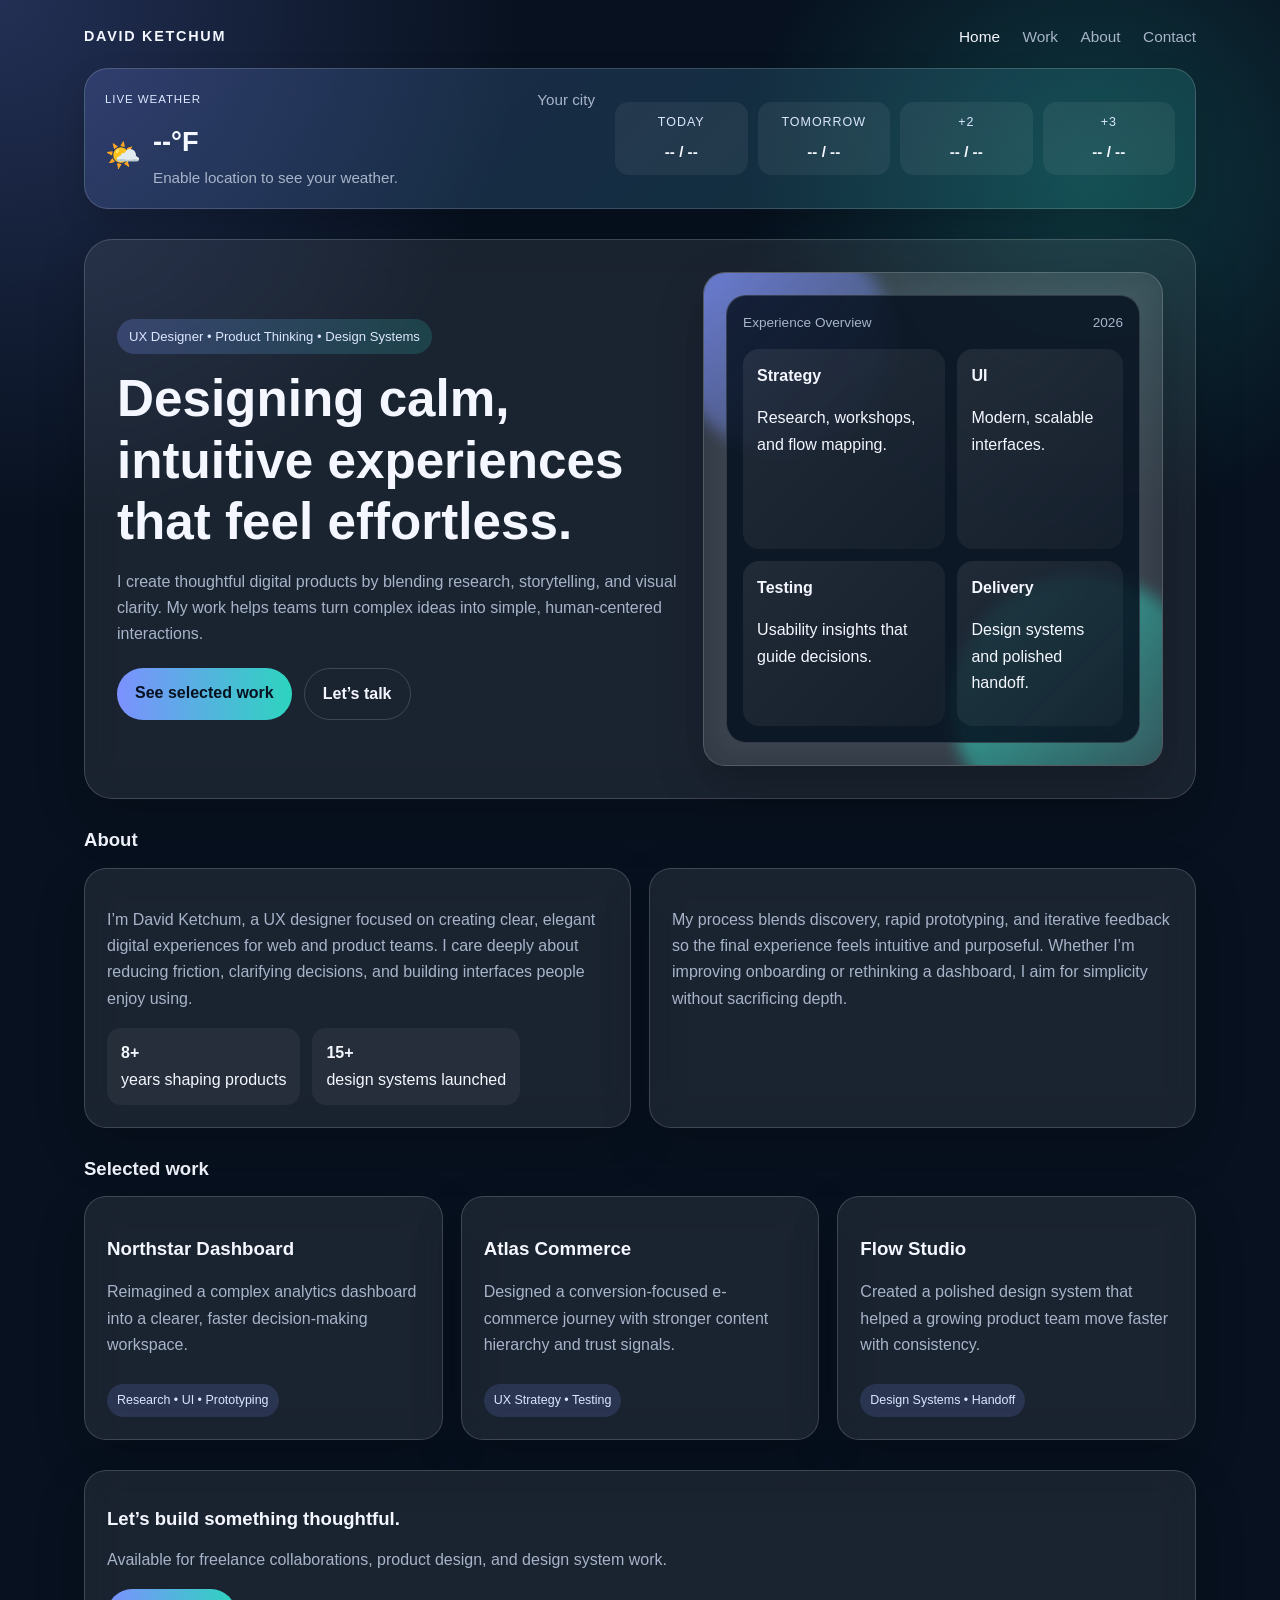
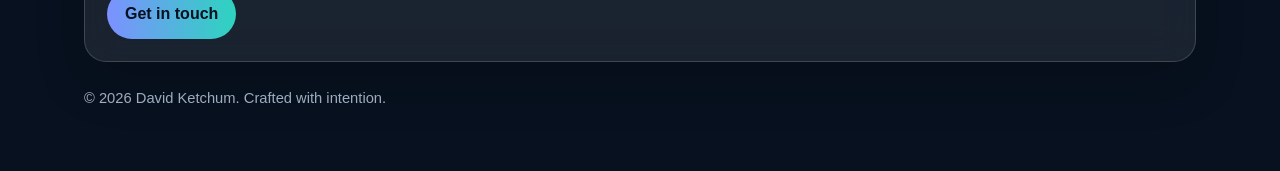
==== commit 1f815b87: "Enhance styling and layout for improved aesthetics and responsiveness; update weather city label to " ====
--- a/index.html
+++ b/index.html
@@ -5,13 +5,52 @@
     <meta name="viewport" content="width=device-width, initial-scale=1.0" />
     <meta name="description" content="David Ketchum is a UX designer creating thoughtful digital experiences." />
     <title>David Ketchum | UX Designer</title>
-    <link rel="stylesheet" href="styles.css" />
     <style>
+      :root {
+        --bg: #07111f;
+        --surface: rgba(255, 255, 255, 0.08);
+        --surface-strong: rgba(255, 255, 255, 0.14);
+        --text: #f4f7ff;
+        --muted: #a7b4c9;
+        --accent: #7c91ff;
+        --accent-2: #2dd4bf;
+        --border: rgba(255, 255, 255, 0.16);
+      }
+
+      * { box-sizing: border-box; }
+      body {
+        margin: 0;
+        font-family: Inter, "Segoe UI", Roboto, Arial, sans-serif;
+        color: var(--text);
+        background: radial-gradient(circle at top left, rgba(124,145,255,0.24), transparent 24%), radial-gradient(circle at 85% 10%, rgba(45,212,191,0.2), transparent 18%), var(--bg);
+        line-height: 1.65;
+      }
+
+      a { color: inherit; text-decoration: none; }
+      .wrapper {
+        max-width: 1160px;
+        margin: 0 auto;
+        padding: 24px 24px 60px;
+      }
       .site-header {
+        display: flex;
+        justify-content: space-between;
         align-items: center;
         gap: 16px;
-      }
-
+        padding-bottom: 18px;
+      }
+      .brand {
+        font-weight: 700;
+        letter-spacing: 0.12em;
+        text-transform: uppercase;
+        font-size: 0.9rem;
+      }
+      .site-nav a {
+        margin-left: 18px;
+        color: var(--muted);
+        font-size: 0.96rem;
+      }
+      .site-nav a:hover, .site-nav a.active { color: var(--text); }
       .weather-banner {
         display: flex;
         justify-content: space-between;
@@ -20,15 +59,11 @@
         margin: 0 0 28px;
         padding: 18px 20px;
         border-radius: 24px;
-        background: linear-gradient(135deg, rgba(124, 145, 255, 0.2), rgba(45, 212, 191, 0.16));
-        border: 1px solid rgba(255, 255, 255, 0.16);
-        box-shadow: 0 12px 30px rgba(0, 0, 0, 0.16);
-      }
-
-      .weather-current {
-        flex: 1;
-      }
-
+        background: linear-gradient(135deg, rgba(124,145,255,0.2), rgba(45,212,191,0.16));
+        border: 1px solid rgba(255,255,255,0.16);
+        box-shadow: 0 12px 30px rgba(0,0,0,0.16);
+      }
+      .weather-current { flex: 1; }
       .weather-current-top {
         display: flex;
         justify-content: space-between;
@@ -36,90 +71,80 @@
         gap: 12px;
         margin-bottom: 8px;
       }
-
       .weather-label {
         font-size: 0.72rem;
         letter-spacing: 0.08em;
         text-transform: uppercase;
         color: #dce7ff;
       }
-
-      .weather-city {
-        font-size: 0.95rem;
-        color: var(--muted, #a7b4c9);
-      }
-
-      .weather-main {
-        display: flex;
-        align-items: center;
-        gap: 12px;
-      }
-
-      .weather-icon {
-        font-size: 1.8rem;
-      }
-
-      .weather-temp {
-        font-size: 1.7rem;
-        font-weight: 700;
-      }
-
-      .weather-meta {
-        color: var(--muted, #a7b4c9);
-        font-size: 0.95rem;
-      }
-
+      .weather-city { font-size: 0.95rem; color: var(--muted); }
+      .weather-main { display: flex; align-items: center; gap: 12px; }
+      .weather-icon { font-size: 1.8rem; }
+      .weather-temp { font-size: 1.7rem; font-weight: 700; }
+      .weather-meta { color: var(--muted); font-size: 0.95rem; }
       .weather-forecast {
         display: grid;
         grid-template-columns: repeat(4, minmax(0, 1fr));
         gap: 10px;
         min-width: min(560px, 100%);
       }
-
-      .forecast-day {
-        padding: 10px 12px;
-        border-radius: 14px;
-        background: rgba(255, 255, 255, 0.06);
-        text-align: center;
-      }
-
-      .forecast-day span {
-        display: block;
-        font-size: 0.78rem;
-        text-transform: uppercase;
-        letter-spacing: 0.08em;
-        color: #dce7ff;
-        margin-bottom: 6px;
-      }
-
-      .forecast-day strong {
-        font-size: 0.95rem;
-      }
-
+      .forecast-day { padding: 10px 12px; border-radius: 14px; background: rgba(255,255,255,0.06); text-align: center; }
+      .forecast-day span { display: block; font-size: 0.78rem; text-transform: uppercase; letter-spacing: 0.08em; color: #dce7ff; margin-bottom: 6px; }
+      .forecast-day strong { font-size: 0.95rem; }
+      .hero, .card, .project-card, .contact-card, .panel {
+        background: var(--surface);
+        border: 1px solid var(--border);
+        backdrop-filter: blur(18px);
+        -webkit-backdrop-filter: blur(18px);
+        box-shadow: 0 20px 50px rgba(0,0,0,0.2);
+      }
+      .hero {
+        display: grid;
+        grid-template-columns: 1.1fr 0.9fr;
+        gap: 24px;
+        padding: 32px;
+        border-radius: 28px;
+        align-items: center;
+      }
+      .eyebrow { display: inline-block; margin-bottom: 14px; padding: 7px 12px; border-radius: 999px; background: linear-gradient(90deg, rgba(124,145,255,0.24), rgba(45,212,191,0.18)); color: #dce7ff; font-size: 0.82rem; }
+      h1, h2, h3 { line-height: 1.2; }
+      h1 { font-size: clamp(2.2rem, 4vw, 3.4rem); margin: 0 0 12px; }
+      .lead { color: var(--muted); }
+      .cta-row { display: flex; gap: 12px; flex-wrap: wrap; margin-top: 20px; }
+      .btn { display: inline-block; padding: 12px 18px; border-radius: 999px; font-weight: 600; }
+      .btn-primary { background: linear-gradient(90deg, var(--accent), var(--accent-2)); color: #06111f; }
+      .btn-secondary { border: 1px solid var(--border); color: var(--text); }
+      .hero-visual { position: relative; min-height: 320px; padding: 18px; border-radius: 24px; overflow: hidden; }
+      .hero-visual::before, .hero-visual::after { content: ""; position: absolute; border-radius: 50%; filter: blur(8px); }
+      .hero-visual::before { width: 220px; height: 220px; background: linear-gradient(135deg, rgba(124,145,255,0.9), transparent); top: -40px; left: -30px; }
+      .hero-visual::after { width: 260px; height: 260px; background: linear-gradient(135deg, rgba(45,212,191,0.8), transparent); right: -50px; bottom: -70px; }
+      .mockup { position: relative; z-index: 1; border-radius: 20px; background: rgba(7,17,31,0.84); border: 1px solid rgba(255,255,255,0.15); padding: 16px; height: 100%; }
+      .mockup-top { display: flex; justify-content: space-between; color: var(--muted); font-size: 0.85rem; margin-bottom: 14px; }
+      .mockup-grid { display: grid; grid-template-columns: 1.1fr 0.9fr; gap: 12px; }
+      .mockup-panel { padding: 14px; border-radius: 16px; background: linear-gradient(135deg, rgba(255,255,255,0.08), rgba(255,255,255,0.03)); min-height: 110px; }
+      .mockup-panel.large { min-height: 200px; }
+      section { margin-top: 30px; }
+      .section-title { margin-bottom: 16px; font-size: 1.16rem; }
+      .about-grid, .project-grid { display: grid; gap: 18px; }
+      .about-grid { grid-template-columns: repeat(2, minmax(0, 1fr)); }
+      .project-grid { grid-template-columns: repeat(3, minmax(0, 1fr)); }
+      .card, .project-card, .contact-card, .panel { padding: 22px; border-radius: 22px; }
+      .card p, .project-card p, .contact-card p { color: var(--muted); }
+      .stats { display: flex; flex-wrap: wrap; gap: 12px; margin-top: 16px; }
+      .stat { padding: 12px 14px; border-radius: 14px; background: rgba(255,255,255,0.05); }
+      .pill { display: inline-block; margin-top: 10px; padding: 6px 10px; border-radius: 999px; background: rgba(124,145,255,0.16); color: #dce7ff; font-size: 0.78rem; }
+      .site-footer { padding-top: 24px; color: var(--muted); font-size: 0.92rem; }
       @media (max-width: 900px) {
-        .weather-banner {
-          flex-direction: column;
-          align-items: flex-start;
-        }
-
-        .weather-forecast {
-          width: 100%;
-          min-width: 0;
-        }
-      }
-
+        .hero, .about-grid, .project-grid { grid-template-columns: 1fr; }
+        .weather-banner { flex-direction: column; align-items: flex-start; }
+        .weather-forecast { width: 100%; min-width: 0; }
+      }
       @media (max-width: 640px) {
-        .site-header {
-          align-items: flex-start;
-        }
-
-        .weather-banner {
-          padding: 16px;
-        }
-
-        .weather-forecast {
-          grid-template-columns: 1fr 1fr;
-        }
+        .wrapper { padding: 16px 16px 48px; }
+        .site-header { flex-direction: column; align-items: flex-start; }
+        .site-nav a { margin-left: 0; margin-right: 14px; }
+        .weather-banner { padding: 16px; }
+        .weather-forecast { grid-template-columns: 1fr 1fr; }
       }
     </style>
   </head>
@@ -139,7 +164,7 @@
         <div class="weather-current">
           <div class="weather-current-top">
             <span class="weather-label">Live weather</span>
-            <span class="weather-city" id="weather-city">Finding your city…</span>
+            <span class="weather-city" id="weather-city">Finding your state…</span>
           </div>
           <div class="weather-main">
             <div class="weather-icon" id="weather-icon">🌤️</div>
@@ -312,16 +337,16 @@
           .then((data) => {
             const temp = Math.round(data.current.temperature_2m);
             const code = data.current.weather_code;
-            const cityName = data.timezone ? data.timezone.split('/').pop().replace(/_/g, ' ') : 'your area';
-
-            weatherCity.textContent = cityName;
+            const stateName = data.timezone ? data.timezone.split('/').pop().replace(/_/g, ' ') : 'your area';
+
+            weatherCity.textContent = stateName;
             weatherIcon.textContent = getWeatherEmoji(code);
             weatherTemp.textContent = `${temp}°F`;
             weatherCondition.textContent = getWeatherCondition(code);
             renderForecast(data.daily || []);
           })
           .catch(() => {
-            weatherCity.textContent = 'Your city';
+            weatherCity.textContent = 'Your state';
             weatherIcon.textContent = '🌤️';
             weatherTemp.textContent = '--°F';
             weatherCondition.textContent = 'Weather data unavailable';
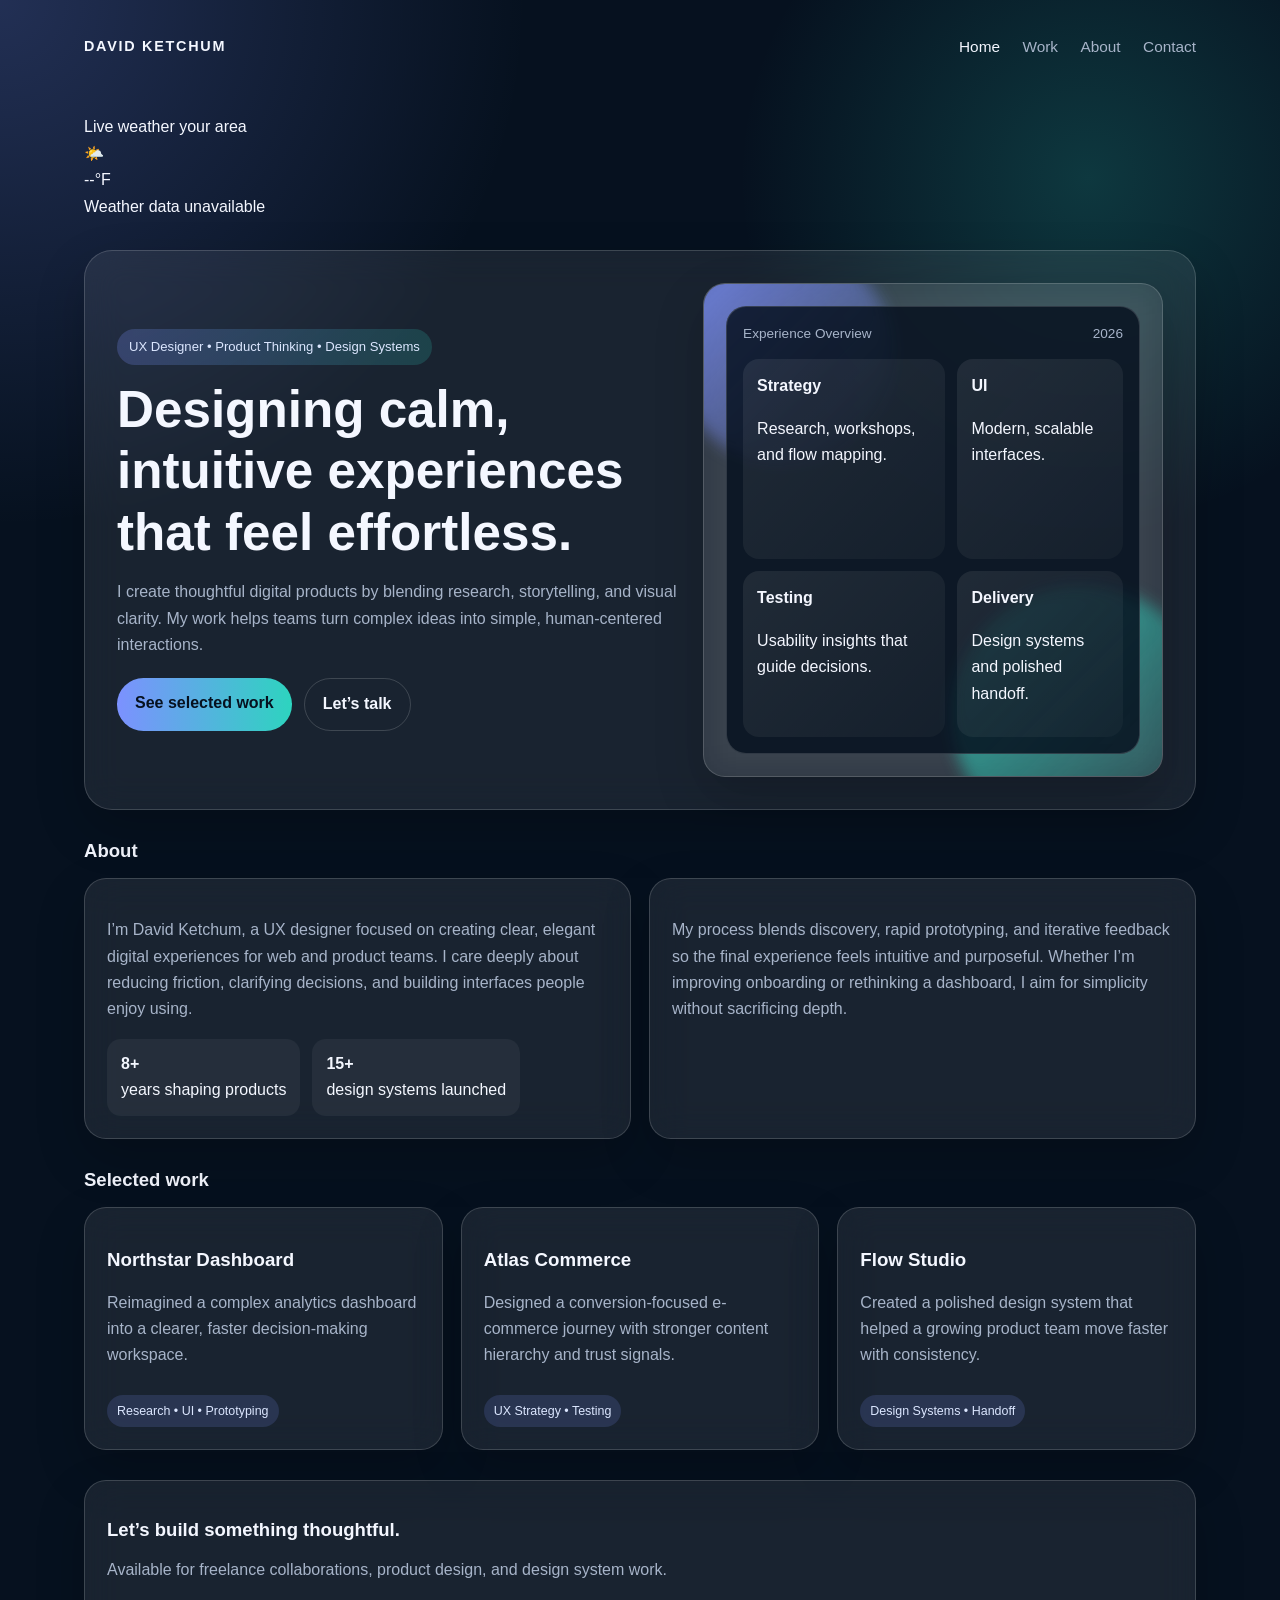
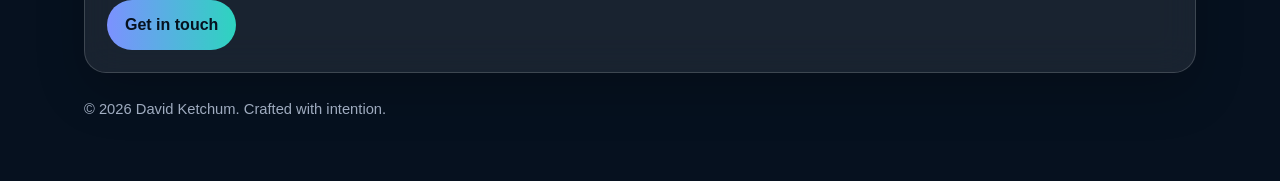
==== commit be468838: "Refactor weather functionality by removing inline styles and scripts from HTML; implement weather lo" ====
--- a/index.html
+++ b/index.html
@@ -5,148 +5,7 @@
     <meta name="viewport" content="width=device-width, initial-scale=1.0" />
     <meta name="description" content="David Ketchum is a UX designer creating thoughtful digital experiences." />
     <title>David Ketchum | UX Designer</title>
-    <style>
-      :root {
-        --bg: #07111f;
-        --surface: rgba(255, 255, 255, 0.08);
-        --surface-strong: rgba(255, 255, 255, 0.14);
-        --text: #f4f7ff;
-        --muted: #a7b4c9;
-        --accent: #7c91ff;
-        --accent-2: #2dd4bf;
-        --border: rgba(255, 255, 255, 0.16);
-      }
-
-      * { box-sizing: border-box; }
-      body {
-        margin: 0;
-        font-family: Inter, "Segoe UI", Roboto, Arial, sans-serif;
-        color: var(--text);
-        background: radial-gradient(circle at top left, rgba(124,145,255,0.24), transparent 24%), radial-gradient(circle at 85% 10%, rgba(45,212,191,0.2), transparent 18%), var(--bg);
-        line-height: 1.65;
-      }
-
-      a { color: inherit; text-decoration: none; }
-      .wrapper {
-        max-width: 1160px;
-        margin: 0 auto;
-        padding: 24px 24px 60px;
-      }
-      .site-header {
-        display: flex;
-        justify-content: space-between;
-        align-items: center;
-        gap: 16px;
-        padding-bottom: 18px;
-      }
-      .brand {
-        font-weight: 700;
-        letter-spacing: 0.12em;
-        text-transform: uppercase;
-        font-size: 0.9rem;
-      }
-      .site-nav a {
-        margin-left: 18px;
-        color: var(--muted);
-        font-size: 0.96rem;
-      }
-      .site-nav a:hover, .site-nav a.active { color: var(--text); }
-      .weather-banner {
-        display: flex;
-        justify-content: space-between;
-        align-items: center;
-        gap: 20px;
-        margin: 0 0 28px;
-        padding: 18px 20px;
-        border-radius: 24px;
-        background: linear-gradient(135deg, rgba(124,145,255,0.2), rgba(45,212,191,0.16));
-        border: 1px solid rgba(255,255,255,0.16);
-        box-shadow: 0 12px 30px rgba(0,0,0,0.16);
-      }
-      .weather-current { flex: 1; }
-      .weather-current-top {
-        display: flex;
-        justify-content: space-between;
-        align-items: center;
-        gap: 12px;
-        margin-bottom: 8px;
-      }
-      .weather-label {
-        font-size: 0.72rem;
-        letter-spacing: 0.08em;
-        text-transform: uppercase;
-        color: #dce7ff;
-      }
-      .weather-city { font-size: 0.95rem; color: var(--muted); }
-      .weather-main { display: flex; align-items: center; gap: 12px; }
-      .weather-icon { font-size: 1.8rem; }
-      .weather-temp { font-size: 1.7rem; font-weight: 700; }
-      .weather-meta { color: var(--muted); font-size: 0.95rem; }
-      .weather-forecast {
-        display: grid;
-        grid-template-columns: repeat(4, minmax(0, 1fr));
-        gap: 10px;
-        min-width: min(560px, 100%);
-      }
-      .forecast-day { padding: 10px 12px; border-radius: 14px; background: rgba(255,255,255,0.06); text-align: center; }
-      .forecast-day span { display: block; font-size: 0.78rem; text-transform: uppercase; letter-spacing: 0.08em; color: #dce7ff; margin-bottom: 6px; }
-      .forecast-day strong { font-size: 0.95rem; }
-      .hero, .card, .project-card, .contact-card, .panel {
-        background: var(--surface);
-        border: 1px solid var(--border);
-        backdrop-filter: blur(18px);
-        -webkit-backdrop-filter: blur(18px);
-        box-shadow: 0 20px 50px rgba(0,0,0,0.2);
-      }
-      .hero {
-        display: grid;
-        grid-template-columns: 1.1fr 0.9fr;
-        gap: 24px;
-        padding: 32px;
-        border-radius: 28px;
-        align-items: center;
-      }
-      .eyebrow { display: inline-block; margin-bottom: 14px; padding: 7px 12px; border-radius: 999px; background: linear-gradient(90deg, rgba(124,145,255,0.24), rgba(45,212,191,0.18)); color: #dce7ff; font-size: 0.82rem; }
-      h1, h2, h3 { line-height: 1.2; }
-      h1 { font-size: clamp(2.2rem, 4vw, 3.4rem); margin: 0 0 12px; }
-      .lead { color: var(--muted); }
-      .cta-row { display: flex; gap: 12px; flex-wrap: wrap; margin-top: 20px; }
-      .btn { display: inline-block; padding: 12px 18px; border-radius: 999px; font-weight: 600; }
-      .btn-primary { background: linear-gradient(90deg, var(--accent), var(--accent-2)); color: #06111f; }
-      .btn-secondary { border: 1px solid var(--border); color: var(--text); }
-      .hero-visual { position: relative; min-height: 320px; padding: 18px; border-radius: 24px; overflow: hidden; }
-      .hero-visual::before, .hero-visual::after { content: ""; position: absolute; border-radius: 50%; filter: blur(8px); }
-      .hero-visual::before { width: 220px; height: 220px; background: linear-gradient(135deg, rgba(124,145,255,0.9), transparent); top: -40px; left: -30px; }
-      .hero-visual::after { width: 260px; height: 260px; background: linear-gradient(135deg, rgba(45,212,191,0.8), transparent); right: -50px; bottom: -70px; }
-      .mockup { position: relative; z-index: 1; border-radius: 20px; background: rgba(7,17,31,0.84); border: 1px solid rgba(255,255,255,0.15); padding: 16px; height: 100%; }
-      .mockup-top { display: flex; justify-content: space-between; color: var(--muted); font-size: 0.85rem; margin-bottom: 14px; }
-      .mockup-grid { display: grid; grid-template-columns: 1.1fr 0.9fr; gap: 12px; }
-      .mockup-panel { padding: 14px; border-radius: 16px; background: linear-gradient(135deg, rgba(255,255,255,0.08), rgba(255,255,255,0.03)); min-height: 110px; }
-      .mockup-panel.large { min-height: 200px; }
-      section { margin-top: 30px; }
-      .section-title { margin-bottom: 16px; font-size: 1.16rem; }
-      .about-grid, .project-grid { display: grid; gap: 18px; }
-      .about-grid { grid-template-columns: repeat(2, minmax(0, 1fr)); }
-      .project-grid { grid-template-columns: repeat(3, minmax(0, 1fr)); }
-      .card, .project-card, .contact-card, .panel { padding: 22px; border-radius: 22px; }
-      .card p, .project-card p, .contact-card p { color: var(--muted); }
-      .stats { display: flex; flex-wrap: wrap; gap: 12px; margin-top: 16px; }
-      .stat { padding: 12px 14px; border-radius: 14px; background: rgba(255,255,255,0.05); }
-      .pill { display: inline-block; margin-top: 10px; padding: 6px 10px; border-radius: 999px; background: rgba(124,145,255,0.16); color: #dce7ff; font-size: 0.78rem; }
-      .site-footer { padding-top: 24px; color: var(--muted); font-size: 0.92rem; }
-      @media (max-width: 900px) {
-        .hero, .about-grid, .project-grid { grid-template-columns: 1fr; }
-        .weather-banner { flex-direction: column; align-items: flex-start; }
-        .weather-forecast { width: 100%; min-width: 0; }
-      }
-      @media (max-width: 640px) {
-        .wrapper { padding: 16px 16px 48px; }
-        .site-header { flex-direction: column; align-items: flex-start; }
-        .site-nav a { margin-left: 0; margin-right: 14px; }
-        .weather-banner { padding: 16px; }
-        .weather-forecast { grid-template-columns: 1fr 1fr; }
-      }
-    </style>
+    <link rel="stylesheet" href="styles.css" />
   </head>
   <body>
     <div class="wrapper">
@@ -282,98 +141,6 @@
       </footer>
     </div>
 
-    <script>
-      const weatherCity = document.getElementById('weather-city');
-      const weatherIcon = document.getElementById('weather-icon');
-      const weatherTemp = document.getElementById('weather-temp');
-      const weatherCondition = document.getElementById('weather-condition');
-      const weatherForecast = document.getElementById('weather-forecast');
-
-      function getWeatherEmoji(code) {
-        if (code === 0) return '☀️';
-        if (code <= 3) return '⛅';
-        if (code <= 48) return '🌫️';
-        if (code <= 57) return '🌧️';
-        if (code <= 67) return '🌨️';
-        if (code <= 77) return '🌨️';
-        if (code <= 86) return '🌤️';
-        return '🌦️';
-      }
-
-      function getWeatherCondition(code) {
-        if (code === 0) return 'Clear sky';
-        if (code <= 3) return 'Mostly clear';
-        if (code <= 48) return 'Foggy';
-        if (code <= 57) return 'Rain';
-        if (code <= 67) return 'Snow';
-        if (code <= 77) return 'Snow grains';
-        if (code <= 86) return 'Thunderstorms';
-        return 'Mixed conditions';
-      }
-
-      function formatDateLabel(dateString, index) {
-        const date = new Date(dateString);
-        if (index === 0) return 'Today';
-        if (index === 1) return 'Tomorrow';
-        return date.toLocaleDateString('en-US', { weekday: 'short', month: 'short', day: 'numeric' });
-      }
-
-      function renderForecast(days) {
-        const items = days.map((day, index) => {
-          const label = formatDateLabel(day.time, index);
-          const high = Math.round(day.temperature_2m_max);
-          const low = Math.round(day.temperature_2m_min);
-          return `<div class="forecast-day"><span>${label}</span><strong>${high}° / ${low}°</strong></div>`;
-        });
-
-        weatherForecast.innerHTML = items.join('');
-      }
-
-      function updateWeather(latitude, longitude) {
-        const url = `https://api.open-meteo.com/v1/forecast?latitude=${latitude}&longitude=${longitude}&current=temperature_2m,weather_code&daily=weather_code,temperature_2m_max,temperature_2m_min&temperature_unit=fahrenheit&timezone=auto&forecast_days=4`;
-
-        fetch(url)
-          .then((response) => response.json())
-          .then((data) => {
-            const temp = Math.round(data.current.temperature_2m);
-            const code = data.current.weather_code;
-            const stateName = data.timezone ? data.timezone.split('/').pop().replace(/_/g, ' ') : 'your area';
-
-            weatherCity.textContent = stateName;
-            weatherIcon.textContent = getWeatherEmoji(code);
-            weatherTemp.textContent = `${temp}°F`;
-            weatherCondition.textContent = getWeatherCondition(code);
-            renderForecast(data.daily || []);
-          })
-          .catch(() => {
-            weatherCity.textContent = 'Your state';
-            weatherIcon.textContent = '🌤️';
-            weatherTemp.textContent = '--°F';
-            weatherCondition.textContent = 'Weather data unavailable';
-            renderForecast([]);
-          });
-      }
-
-      function fallbackWeather() {
-        weatherCity.textContent = 'Your city';
-        weatherIcon.textContent = '🌤️';
-        weatherTemp.textContent = '--°F';
-        weatherCondition.textContent = 'Enable location to see your weather.';
-        weatherForecast.innerHTML = '<div class="forecast-day"><span>Today</span><strong>-- / --</strong></div><div class="forecast-day"><span>Tomorrow</span><strong>-- / --</strong></div><div class="forecast-day"><span>+2</span><strong>-- / --</strong></div><div class="forecast-day"><span>+3</span><strong>-- / --</strong></div>';
-      }
-
-      if (navigator.geolocation) {
-        navigator.geolocation.getCurrentPosition(
-          (position) => {
-            updateWeather(position.coords.latitude, position.coords.longitude);
-          },
-          () => {
-            fallbackWeather();
-          }
-        );
-      } else {
-        fallbackWeather();
-      }
-    </script>
+    <script src="app.js"></script>
   </body>
 </html>
--- a/styles.css
+++ b/styles.css
@@ -0,0 +1,293 @@
+:root {
+  --bg: #06111f;
+  --surface: rgba(255, 255, 255, 0.08);
+  --surface-strong: rgba(255, 255, 255, 0.14);
+  --text: #f4f7ff;
+  --muted: #a7b4c9;
+  --accent: #7c91ff;
+  --accent-2: #2dd4bf;
+  --border: rgba(255, 255, 255, 0.16);
+}
+
+* { box-sizing: border-box; }
+body {
+  margin: 0;
+  font-family: Inter, "Segoe UI", Roboto, Arial, sans-serif;
+  color: var(--text);
+  background:
+    radial-gradient(circle at top left, rgba(124, 145, 255, 0.24), transparent 24%),
+    radial-gradient(circle at 85% 10%, rgba(45, 212, 191, 0.2), transparent 18%),
+    var(--bg);
+  line-height: 1.65;
+}
+
+a { color: inherit; text-decoration: none; }
+img { max-width: 100%; display: block; }
+
+.wrapper {
+  max-width: 1160px;
+  margin: 0 auto;
+  padding: 24px 24px 60px;
+}
+
+.site-header {
+  display: flex;
+  justify-content: space-between;
+  align-items: center;
+  padding: 10px 0 24px;
+}
+
+.brand {
+  font-weight: 700;
+  letter-spacing: 0.12em;
+  text-transform: uppercase;
+  font-size: 0.9rem;
+}
+
+.site-nav a {
+  margin-left: 18px;
+  color: var(--muted);
+  font-size: 0.96rem;
+}
+
+.site-nav a:hover,
+.site-nav a.active {
+  color: var(--text);
+}
+
+.hero,
+.panel,
+.card,
+.project-card,
+.contact-card {
+  background: var(--surface);
+  border: 1px solid var(--border);
+  backdrop-filter: blur(18px);
+  -webkit-backdrop-filter: blur(18px);
+  box-shadow: 0 20px 50px rgba(0, 0, 0, 0.2);
+}
+
+.hero {
+  display: grid;
+  grid-template-columns: 1.1fr 0.9fr;
+  gap: 24px;
+  padding: 32px;
+  border-radius: 28px;
+  align-items: center;
+}
+
+.eyebrow {
+  display: inline-block;
+  margin-bottom: 14px;
+  padding: 7px 12px;
+  border-radius: 999px;
+  background: linear-gradient(90deg, rgba(124, 145, 255, 0.24), rgba(45, 212, 191, 0.18));
+  color: #dce7ff;
+  font-size: 0.82rem;
+}
+
+h1, h2, h3 { line-height: 1.2; }
+
+h1 { font-size: clamp(2.2rem, 4vw, 3.4rem); margin: 0 0 12px; }
+
+.lead,
+.section-intro,
+.card p,
+.project-card p,
+.contact-card p {
+  color: var(--muted);
+}
+
+.cta-row {
+  display: flex;
+  gap: 12px;
+  flex-wrap: wrap;
+  margin-top: 20px;
+}
+
+.btn {
+  display: inline-block;
+  padding: 12px 18px;
+  border-radius: 999px;
+  font-weight: 600;
+}
+
+.btn-primary {
+  background: linear-gradient(90deg, var(--accent), var(--accent-2));
+  color: #06111f;
+}
+
+.btn-secondary {
+  border: 1px solid var(--border);
+  color: var(--text);
+}
+
+.hero-visual {
+  position: relative;
+  min-height: 320px;
+  padding: 18px;
+  border-radius: 24px;
+  overflow: hidden;
+}
+
+.hero-visual::before,
+.hero-visual::after {
+  content: "";
+  position: absolute;
+  border-radius: 50%;
+  filter: blur(8px);
+}
+
+.hero-visual::before {
+  width: 220px;
+  height: 220px;
+  background: linear-gradient(135deg, rgba(124, 145, 255, 0.9), transparent);
+  top: -40px;
+  left: -30px;
+}
+
+.hero-visual::after {
+  width: 260px;
+  height: 260px;
+  background: linear-gradient(135deg, rgba(45, 212, 191, 0.8), transparent);
+  right: -50px;
+  bottom: -70px;
+}
+
+.mockup {
+  position: relative;
+  z-index: 1;
+  border-radius: 20px;
+  background: rgba(7, 17, 31, 0.84);
+  border: 1px solid rgba(255, 255, 255, 0.15);
+  padding: 16px;
+  height: 100%;
+}
+
+.mockup-top {
+  display: flex;
+  justify-content: space-between;
+  color: var(--muted);
+  font-size: 0.85rem;
+  margin-bottom: 14px;
+}
+
+.mockup-grid {
+  display: grid;
+  grid-template-columns: 1.1fr 0.9fr;
+  gap: 12px;
+}
+
+.mockup-panel {
+  padding: 14px;
+  border-radius: 16px;
+  background: linear-gradient(135deg, rgba(255,255,255,0.08), rgba(255,255,255,0.03));
+  min-height: 110px;
+}
+
+.mockup-panel.large { min-height: 200px; }
+
+section { margin-top: 30px; }
+
+.section-title { margin-bottom: 16px; font-size: 1.16rem; }
+
+.content-grid,
+.project-grid,
+.about-grid,
+.contact-grid {
+  display: grid;
+  gap: 18px;
+}
+
+.content-grid,
+.about-grid {
+  grid-template-columns: repeat(2, minmax(0, 1fr));
+}
+
+.project-grid { grid-template-columns: repeat(3, minmax(0, 1fr)); }
+
+.card,
+.project-card,
+.contact-card,
+.panel {
+  padding: 22px;
+  border-radius: 22px;
+}
+
+.stats {
+  display: flex;
+  flex-wrap: wrap;
+  gap: 12px;
+  margin-top: 16px;
+}
+
+.stat {
+  padding: 12px 14px;
+  border-radius: 14px;
+  background: rgba(255, 255, 255, 0.05);
+}
+
+.pill {
+  display: inline-block;
+  margin-top: 10px;
+  padding: 6px 10px;
+  border-radius: 999px;
+  background: rgba(124, 145, 255, 0.16);
+  color: #dce7ff;
+  font-size: 0.78rem;
+}
+
+.skill-list {
+  padding-left: 18px;
+  color: var(--muted);
+}
+
+.contact-grid {
+  grid-template-columns: 1fr 0.9fr;
+}
+
+form {
+  display: grid;
+  gap: 12px;
+}
+
+label { font-size: 0.95rem; }
+
+input,
+textarea {
+  width: 100%;
+  padding: 12px 14px;
+  border: 1px solid var(--border);
+  border-radius: 12px;
+  background: rgba(255, 255, 255, 0.06);
+  color: var(--text);
+}
+
+textarea { min-height: 120px; resize: vertical; }
+
+.site-footer {
+  padding-top: 24px;
+  color: var(--muted);
+  font-size: 0.92rem;
+}
+
+@media (max-width: 900px) {
+  .hero,
+  .content-grid,
+  .about-grid,
+  .project-grid,
+  .contact-grid {
+    grid-template-columns: 1fr;
+  }
+}
+
+@media (max-width: 640px) {
+  .wrapper { padding: 16px 16px 48px; }
+  .site-header {
+    flex-direction: column;
+    align-items: flex-start;
+    gap: 10px;
+  }
+  .site-nav a { margin-left: 0; margin-right: 14px; }
+  .hero { padding: 22px; }
+}
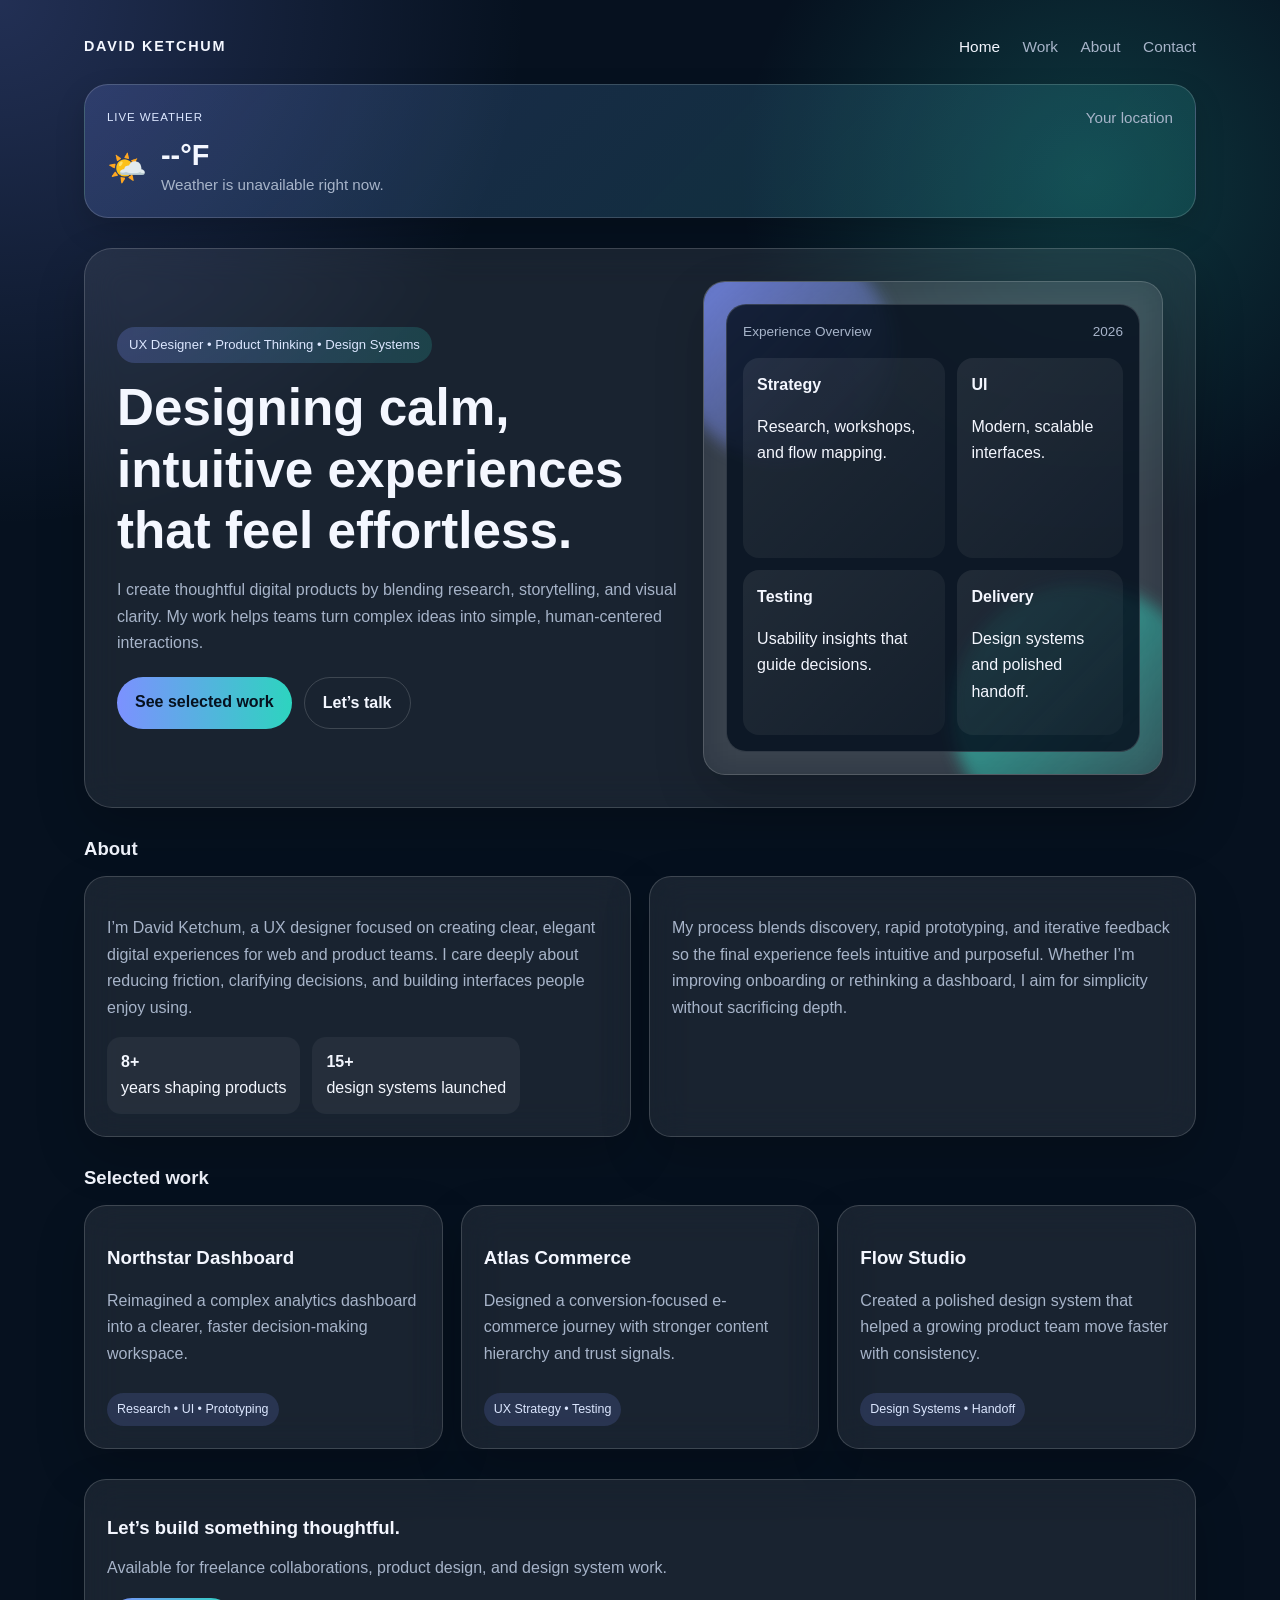
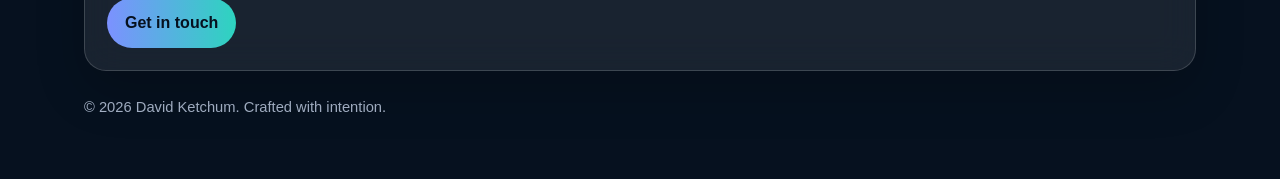
==== commit 1ad37c66: "Refactor weather functionality: update weather labels and improve fallback handling; enhance styles " ====
--- a/index.html
+++ b/index.html
@@ -23,7 +23,7 @@
         <div class="weather-current">
           <div class="weather-current-top">
             <span class="weather-label">Live weather</span>
-            <span class="weather-city" id="weather-city">Finding your state…</span>
+            <span class="weather-city" id="weather-city">Finding your location…</span>
           </div>
           <div class="weather-main">
             <div class="weather-icon" id="weather-icon">🌤️</div>
@@ -32,12 +32,6 @@
               <div class="weather-meta" id="weather-condition">Checking your location…</div>
             </div>
           </div>
-        </div>
-        <div class="weather-forecast" id="weather-forecast">
-          <div class="forecast-day"><span>Today</span><strong>-- / --</strong></div>
-          <div class="forecast-day"><span>+1</span><strong>-- / --</strong></div>
-          <div class="forecast-day"><span>+2</span><strong>-- / --</strong></div>
-          <div class="forecast-day"><span>+3</span><strong>-- / --</strong></div>
         </div>
       </section>
 
--- a/styles.css
+++ b/styles.css
@@ -55,6 +55,64 @@
   color: var(--text);
 }
 
+.weather-banner {
+  display: flex;
+  justify-content: space-between;
+  align-items: center;
+  gap: 20px;
+  margin: 0 0 28px;
+  padding: 20px 22px;
+  border-radius: 24px;
+  background: linear-gradient(135deg, rgba(124, 145, 255, 0.2), rgba(45, 212, 191, 0.16));
+  border: 1px solid rgba(255, 255, 255, 0.16);
+  box-shadow: 0 12px 30px rgba(0, 0, 0, 0.16);
+}
+
+.weather-current {
+  flex: 1;
+}
+
+.weather-current-top {
+  display: flex;
+  justify-content: space-between;
+  align-items: center;
+  gap: 12px;
+  margin-bottom: 10px;
+}
+
+.weather-label {
+  font-size: 0.72rem;
+  letter-spacing: 0.08em;
+  text-transform: uppercase;
+  color: #dce7ff;
+}
+
+.weather-city {
+  font-size: 0.95rem;
+  color: var(--muted);
+}
+
+.weather-main {
+  display: flex;
+  align-items: center;
+  gap: 14px;
+}
+
+.weather-icon {
+  font-size: 2rem;
+}
+
+.weather-temp {
+  font-size: 1.8rem;
+  font-weight: 700;
+  line-height: 1.1;
+}
+
+.weather-meta {
+  color: var(--muted);
+  font-size: 0.95rem;
+}
+
 .hero,
 .panel,
 .card,
